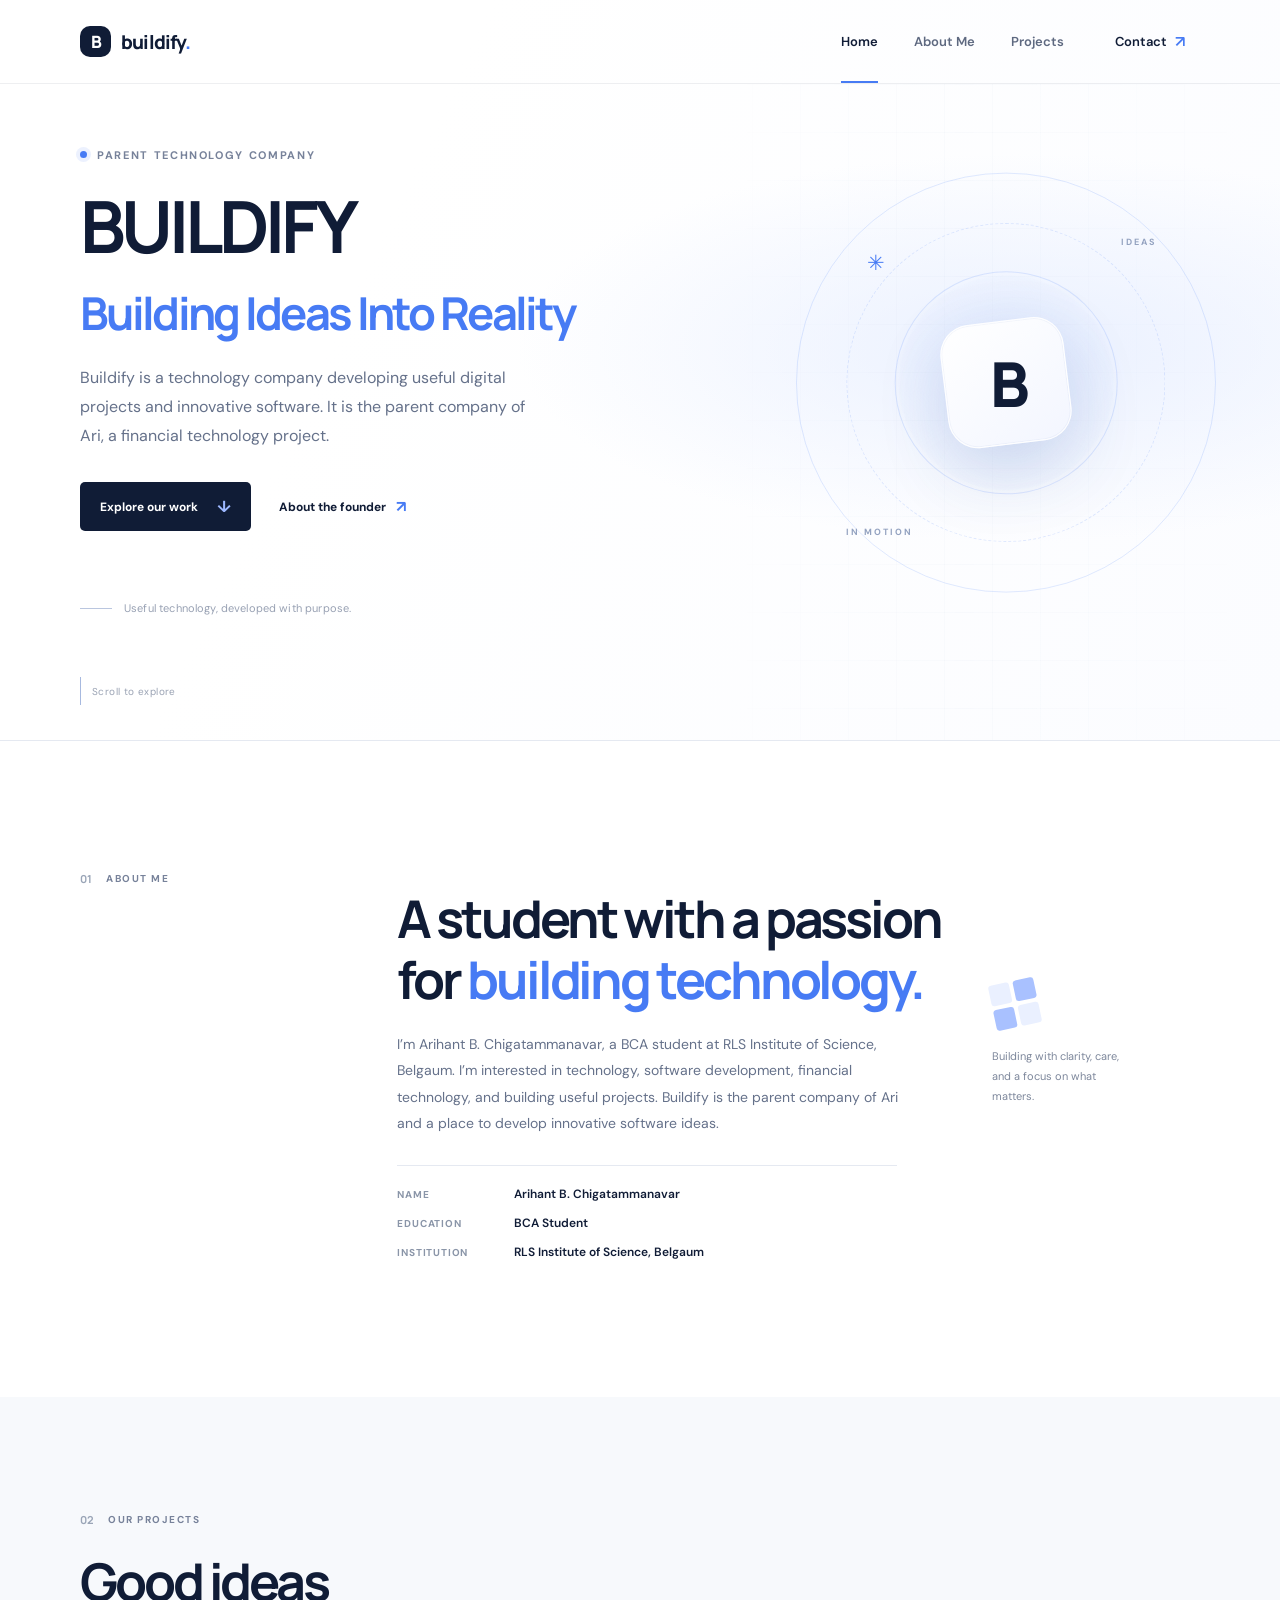
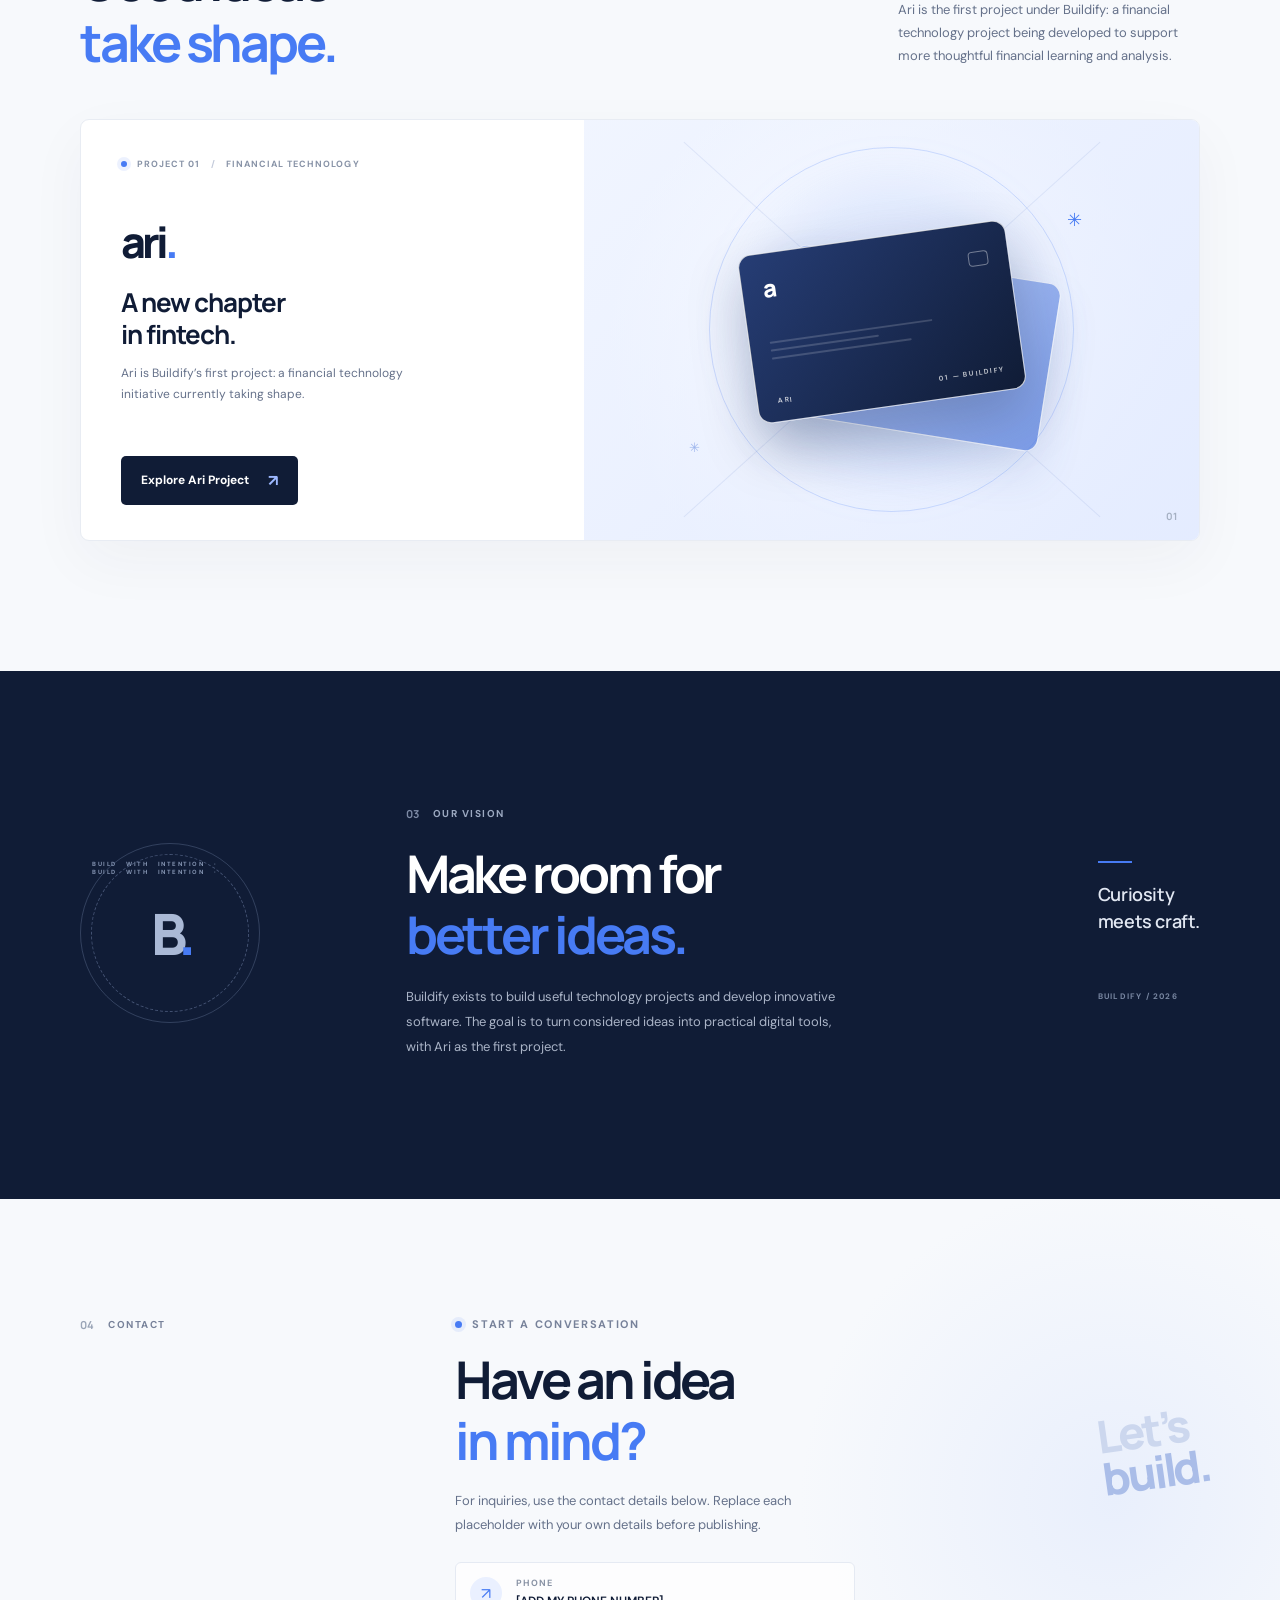
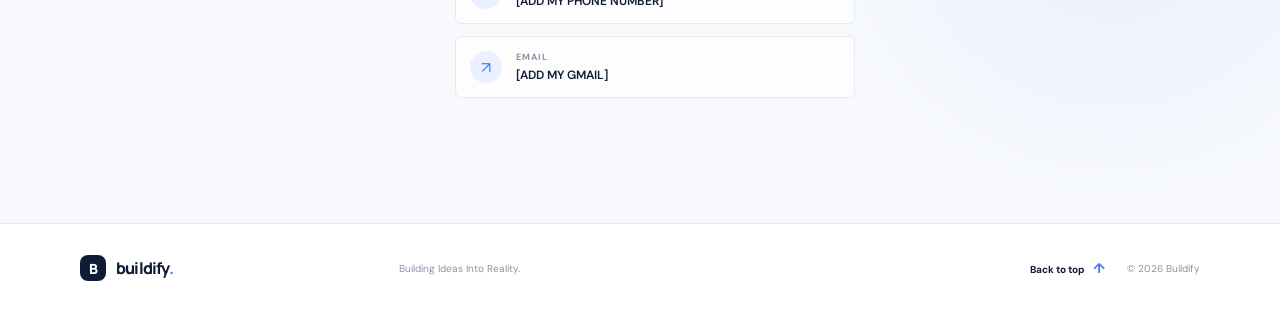
==== index.html @ 4d14592d "Initial Buildify website" ====
<!DOCTYPE html>
<html lang="en">
<head>
  <meta charset="UTF-8">
  <meta name="viewport" content="width=device-width, initial-scale=1.0">
  <meta name="theme-color" content="#f7f9fc">
  <meta name="description" content="Buildify is a technology company building useful digital projects. Meet Ari, its first financial technology project.">
  <title>BUILDIFY — Building Ideas Into Reality</title>
  <link rel="preconnect" href="https://fonts.googleapis.com">
  <link rel="preconnect" href="https://fonts.gstatic.com" crossorigin>
  <link href="https://fonts.googleapis.com/css2?family=DM+Sans:wght@400;500;600;700&family=Manrope:wght@400;500;600;700;800&display=swap" rel="stylesheet">
  <link rel="stylesheet" href="style.css">
  <script src="script.js" defer></script>
</head>
<body>
  <header class="site-header">
    <div class="container header-inner">
      <a class="brand" href="#home" aria-label="Buildify home">
        <span class="brand-mark" aria-hidden="true">B</span>
        <span>buildify<span class="brand-period">.</span></span>
      </a>

      <button class="menu-toggle" type="button" aria-expanded="false" aria-controls="primary-navigation">
        <span class="sr-only">Toggle navigation</span>
        <span class="menu-line"></span>
        <span class="menu-line"></span>
      </button>

      <nav class="navigation" id="primary-navigation" aria-label="Main navigation">
        <a class="nav-link active" href="#home">Home</a>
        <a class="nav-link" href="#about">About Me</a>
        <a class="nav-link" href="#projects">Projects</a>
        <a class="nav-link nav-contact" href="#contact">Contact <span aria-hidden="true">↗</span></a>
      </nav>
    </div>
  </header>

  <main>
    <section class="hero section" id="home">
      <div class="hero-grid" aria-hidden="true"></div>
      <div class="container hero-content">
        <p class="eyebrow reveal"><span class="eyebrow-dot"></span> Parent technology company</p>
        <h1 class="reveal">BUILDIFY<br><span>Building Ideas Into Reality</span></h1>
        <p class="hero-copy reveal">Buildify is a technology company developing useful digital projects and innovative software. It is the parent company of Ari, a financial technology project.</p>
        <div class="hero-actions reveal">
          <a class="button button-primary" href="#projects">Explore our work <span aria-hidden="true">↓</span></a>
          <a class="text-link" href="#about">About the founder <span aria-hidden="true">↗</span></a>
        </div>
        <div class="hero-note reveal"><span class="note-rule"></span><span>Useful technology, developed with purpose.</span></div>
      </div>
      <div class="hero-art" aria-hidden="true">
        <div class="art-orbit orbit-one"></div>
        <div class="art-orbit orbit-two"></div>
        <div class="art-orbit orbit-three"></div>
        <div class="art-core"><span>B</span></div>
        <span class="art-label label-top">IDEAS</span>
        <span class="art-label label-bottom">IN MOTION</span>
        <span class="art-star">✳</span>
      </div>
      <a class="scroll-cue" href="#about" aria-label="Scroll to About section"><span></span> Scroll to explore</a>
    </section>

    <section class="intro section" id="about">
      <div class="container intro-layout">
        <div class="section-kicker reveal">
          <span class="section-number">01</span>
          <span class="eyebrow">About Me</span>
        </div>
        <div class="intro-copy reveal">
          <h2>A student with a passion<br>for <span>building technology.</span></h2>
          <p>I’m Arihant B. Chigatammanavar, a BCA student at RLS Institute of Science, Belgaum. I’m interested in technology, software development, financial technology, and building useful projects. Buildify is the parent company of Ari and a place to develop innovative software ideas.</p>
          <div class="profile-facts" aria-label="About Arihant">
            <div><span>Name</span><strong>Arihant B. Chigatammanavar</strong></div>
            <div><span>Education</span><strong>BCA Student</strong></div>
            <div><span>Institution</span><strong>RLS Institute of Science, Belgaum</strong></div>
          </div>
        </div>
        <div class="intro-aside reveal">
          <div class="aside-mark" aria-hidden="true">
            <span></span><span></span><span></span><span></span>
          </div>
          <p>Building with clarity, care, and a focus on what matters.</p>
        </div>
      </div>
    </section>

    <section class="projects section" id="projects">
      <div class="container">
        <div class="section-heading reveal">
          <div class="section-kicker">
            <span class="section-number">02</span>
            <span class="eyebrow">Our projects</span>
          </div>
          <div class="heading-row">
            <h2>Good ideas<br><span>take shape.</span></h2>
            <p>Ari is the first project under Buildify: a financial technology project being developed to support more thoughtful financial learning and analysis.</p>
          </div>
        </div>

        <article class="project-card reveal">
          <div class="project-info">
            <div class="project-label"><span class="project-dot"></span> Project 01 <span class="label-divider">/</span> Financial technology</div>
            <div>
              <div class="ari-wordmark" aria-label="Ari">ari<span>.</span></div>
              <h3>A new chapter<br>in fintech.</h3>
              <p>Ari is Buildify’s first project: a financial technology initiative currently taking shape.</p>
            </div>
            <a class="button button-primary project-explore" href="ari.html">Explore Ari Project <span aria-hidden="true">↗</span></a>
          </div>
          <div class="project-visual" aria-hidden="true">
            <div class="visual-glow"></div>
            <div class="visual-card card-back"></div>
            <div class="visual-card card-front">
              <div class="card-top"><span class="mini-mark">a</span><span class="card-chip"></span></div>
              <div class="card-lines"><span></span><span></span><span></span></div>
              <div class="card-bottom"><span>ARI</span><span>01 — BUILDIFY</span></div>
            </div>
            <div class="visual-orbit"></div>
            <span class="visual-spark spark-one">✳</span>
            <span class="visual-spark spark-two">✳</span>
          </div>
          <span class="project-index" aria-hidden="true">01</span>
        </article>
      </div>
    </section>

    <section class="vision section" id="vision">
      <div class="container vision-layout">
        <div class="vision-stamp reveal" aria-hidden="true">
          <span class="stamp-ring">BUILD WITH INTENTION · BUILD WITH INTENTION ·</span>
          <span class="stamp-center">B<span>.</span></span>
        </div>
        <div class="vision-copy reveal">
          <div class="section-kicker">
            <span class="section-number">03</span>
            <span class="eyebrow">Our vision</span>
          </div>
          <h2>Make room for<br><span>better ideas.</span></h2>
          <p>Buildify exists to build useful technology projects and develop innovative software. The goal is to turn considered ideas into practical digital tools, with Ari as the first project.</p>
        </div>
        <div class="vision-aside reveal">
          <span class="aside-line"></span>
          <p>Curiosity<br>meets craft.</p>
          <span class="aside-index">BUILDIFY / 2026</span>
        </div>
      </div>
    </section>

    <section class="contact section" id="contact">
      <div class="container contact-inner">
        <div class="section-kicker reveal">
          <span class="section-number">04</span>
          <span class="eyebrow">Contact</span>
        </div>
        <div class="contact-content reveal">
          <p class="eyebrow"><span class="eyebrow-dot"></span> Start a conversation</p>
          <h2>Have an idea<br><span>in mind?</span></h2>
          <p class="contact-copy">For inquiries, use the contact details below. Replace each placeholder with your own details before publishing.</p>
          <div class="contact-details">
            <div class="contact-detail">
              <span class="contact-icon" aria-hidden="true">↗</span>
              <span><small>Phone</small><strong>[ADD MY PHONE NUMBER]</strong></span>
            </div>
            <div class="contact-detail">
              <span class="contact-icon" aria-hidden="true">↗</span>
              <span><small>Email</small><strong>[ADD MY GMAIL]</strong></span>
            </div>
          </div>
        </div>
        <div class="contact-decoration" aria-hidden="true"><span>Let’s</span><span>build<span>.</span></span></div>
      </div>
    </section>
  </main>

  <footer class="site-footer">
    <div class="container footer-inner">
      <a class="brand footer-brand" href="#home" aria-label="Buildify home">
        <span class="brand-mark" aria-hidden="true">B</span>
        <span>buildify<span class="brand-period">.</span></span>
      </a>
      <p>Building Ideas Into Reality.</p>
      <a class="back-top" href="#home">Back to top <span aria-hidden="true">↑</span></a>
      <span class="footer-copyright">© <span id="current-year">2026</span> Buildify</span>
    </div>
  </footer>
</body>
</html>
---- style.css ----
/* Buildify — responsive single-page styles */
:root {
  color-scheme: light;
  --navy: #101c36;
  --navy-soft: #25334e;
  --blue: #477bf4;
  --blue-dark: #315fd0;
  --blue-pale: #eaf0ff;
  --ink-muted: #65718a;
  --line: #e5e9f1;
  --paper: #ffffff;
  --surface: #f7f9fc;
  --font-display: "Manrope", "DM Sans", sans-serif;
  --font-body: "DM Sans", Arial, sans-serif;
}

* {
  box-sizing: border-box;
}

html {
  scroll-behavior: smooth;
  scroll-padding-top: 86px;
}

body {
  margin: 0;
  background: var(--paper);
  color: var(--navy);
  font-family: var(--font-body);
  -webkit-font-smoothing: antialiased;
}

a {
  color: inherit;
  text-decoration: none;
}

button,
a {
  -webkit-tap-highlight-color: transparent;
}

button:focus-visible,
a:focus-visible {
  outline: 3px solid rgba(71, 123, 244, 0.55);
  outline-offset: 4px;
}

.container {
  width: min(1120px, calc(100% - 64px));
  margin: 0 auto;
}

.site-header {
  position: absolute;
  z-index: 10;
  inset: 0 0 auto;
  height: 84px;
  border-bottom: 1px solid rgba(16, 28, 54, 0.07);
}

.header-inner,
.navigation,
.brand {
  display: flex;
  align-items: center;
}

.header-inner {
  height: 100%;
  justify-content: space-between;
}

.brand {
  gap: 10px;
  color: var(--navy);
  font-family: var(--font-display);
  font-size: 19px;
  font-weight: 800;
  letter-spacing: -0.8px;
}

.brand-mark {
  display: grid;
  width: 31px;
  height: 31px;
  place-items: center;
  border-radius: 10px;
  background: var(--navy);
  color: white;
  font-family: var(--font-display);
  font-size: 17px;
  font-weight: 800;
  letter-spacing: -1px;
}

.brand-period,
.ari-wordmark span,
.stamp-center span,
.contact-decoration span span {
  color: var(--blue);
}

.navigation {
  gap: 36px;
  height: 100%;
}

.nav-link {
  position: relative;
  display: flex;
  height: 100%;
  align-items: center;
  color: #5e6980;
  font-size: 13px;
  font-weight: 600;
  transition: color 180ms ease;
}

.nav-link:hover,
.nav-link.active {
  color: var(--navy);
}

.nav-link.active::after {
  position: absolute;
  right: 0;
  bottom: 0;
  left: 0;
  height: 2px;
  background: var(--blue);
  content: "";
}

.nav-contact {
  gap: 8px;
  padding: 0 15px;
  color: var(--navy);
}

.nav-contact span {
  color: var(--blue);
  font-size: 16px;
}

.menu-toggle {
  display: none;
}

.sr-only {
  position: absolute;
  width: 1px;
  height: 1px;
  overflow: hidden;
  clip: rect(0, 0, 0, 0);
  white-space: nowrap;
}

.section {
  position: relative;
  overflow: hidden;
}

.hero {
  display: flex;
  min-height: 740px;
  align-items: center;
  padding: 145px 0 105px;
  background:
    radial-gradient(ellipse at 80% 47%, rgba(223, 233, 255, 0.62), transparent 35%),
    linear-gradient(115deg, #fff 30%, #fbfcff 100%);
}

.hero-grid {
  position: absolute;
  inset: 84px 0 0 55%;
  opacity: 0.42;
  background-image: linear-gradient(rgba(67, 102, 166, 0.06) 1px, transparent 1px), linear-gradient(90deg, rgba(67, 102, 166, 0.06) 1px, transparent 1px);
  background-size: 48px 48px;
  mask-image: linear-gradient(to right, transparent, #000 45%, transparent);
}

.hero-content {
  position: relative;
  z-index: 2;
  padding-bottom: 17px;
}

.eyebrow {
  color: #77829a;
  font-size: 11px;
  font-weight: 700;
  letter-spacing: 1.65px;
  text-transform: uppercase;
}

.hero .eyebrow {
  display: flex;
  align-items: center;
  gap: 10px;
  margin: 0 0 25px;
}

.eyebrow-dot,
.project-dot {
  display: inline-block;
  width: 7px;
  height: 7px;
  flex: 0 0 auto;
  border-radius: 50%;
  background: var(--blue);
  box-shadow: 0 0 0 4px rgba(71, 123, 244, 0.1);
}

h1,
h2,
h3,
p {
  margin-top: 0;
}

h1,
h2,
h3 {
  font-family: var(--font-display);
}

.hero h1 {
  max-width: 720px;
  margin-bottom: 22px;
  font-size: clamp(46px, 6.2vw, 76px);
  font-weight: 700;
  letter-spacing: -5.3px;
  line-height: 1.08;
}

.hero h1 span,
.intro-copy h2 span,
.heading-row h2 span,
.vision-copy h2 span,
.contact-content h2 span {
  color: var(--blue);
}

.hero-copy {
  max-width: 465px;
  margin-bottom: 32px;
  color: var(--ink-muted);
  font-size: 16px;
  line-height: 1.8;
}

.hero-actions {
  display: flex;
  align-items: center;
  gap: 28px;
}

.button {
  display: inline-flex;
  min-height: 49px;
  align-items: center;
  justify-content: center;
  gap: 19px;
  padding: 0 20px;
  border-radius: 5px;
  font-size: 12px;
  font-weight: 700;
  transition: background 180ms ease, transform 180ms ease;
}

.button:hover {
  transform: translateY(-2px);
}

.button-primary {
  background: var(--navy);
  color: white;
}

.button-primary:hover {
  background: var(--blue-dark);
}

.button-primary span {
  color: #9db8ff;
  font-size: 16px;
}

.text-link {
  display: inline-flex;
  align-items: center;
  gap: 10px;
  color: var(--navy);
  font-size: 12px;
  font-weight: 700;
}

.text-link span {
  color: var(--blue);
  font-size: 16px;
  transition: transform 180ms ease;
}

.text-link:hover span {
  transform: translate(2px, -2px);
}

.hero-note {
  display: flex;
  align-items: center;
  gap: 12px;
  margin-top: 70px;
  color: #98a1b3;
  font-size: 11px;
  letter-spacing: 0.15px;
}

.note-rule {
  width: 32px;
  height: 1px;
  background: #bac6df;
}

.hero-art {
  position: absolute;
  top: 50%;
  right: max(calc((100vw - 1200px) / 2), 5%);
  width: min(36vw, 420px);
  aspect-ratio: 1;
  transform: translateY(-47%);
}

.art-orbit {
  position: absolute;
  top: 50%;
  left: 50%;
  border: 1px solid rgba(71, 123, 244, 0.16);
  border-radius: 50%;
  transform: translate(-50%, -50%);
}

.orbit-one {
  width: 100%;
  height: 100%;
}

.orbit-two {
  width: 76%;
  height: 76%;
  border-style: dashed;
  animation: orbit 48s linear infinite;
}

.orbit-three {
  width: 53%;
  height: 53%;
  background: radial-gradient(circle, rgba(217, 229, 255, 0.7), rgba(217, 229, 255, 0.12) 68%, transparent 69%);
}

.art-core {
  position: absolute;
  top: 50%;
  left: 50%;
  display: grid;
  width: 124px;
  height: 124px;
  place-items: center;
  border: 1px solid rgba(255, 255, 255, 0.85);
  border-radius: 30px;
  background: linear-gradient(145deg, #fff, #f3f6ff);
  box-shadow: 0 25px 70px rgba(45, 80, 148, 0.16), inset 0 0 0 1px rgba(55, 96, 182, 0.05);
  transform: translate(-50%, -50%) rotate(-7deg);
}

.art-core span {
  color: var(--navy);
  font-family: var(--font-display);
  font-size: 62px;
  font-weight: 800;
  letter-spacing: -8px;
  transform: rotate(7deg);
}

.art-label {
  position: absolute;
  color: #93a2c0;
  font-size: 9px;
  font-weight: 700;
  letter-spacing: 2px;
}

.label-top {
  top: 15%;
  right: 14%;
}

.label-bottom {
  bottom: 13%;
  left: 12%;
}

.art-star {
  position: absolute;
  top: 18%;
  left: 17%;
  color: var(--blue);
  font-size: 21px;
}

.scroll-cue {
  position: absolute;
  bottom: 35px;
  left: max(calc((100vw - 1120px) / 2), 32px);
  display: flex;
  align-items: center;
  gap: 11px;
  color: #99a2b3;
  font-size: 10px;
  letter-spacing: 0.4px;
}

.scroll-cue span {
  width: 1px;
  height: 28px;
  background: #a7b9df;
}

.intro {
  padding: 130px 0 137px;
  border-top: 1px solid var(--line);
}

.intro-layout {
  display: grid;
  grid-template-columns: 1fr 2fr 0.75fr;
  gap: 40px;
  align-items: start;
}

.section-kicker {
  display: flex;
  align-items: center;
  gap: 14px;
}

.section-number {
  color: #9aa5b7;
  font-family: var(--font-display);
  font-size: 11px;
  font-weight: 700;
}

.section-kicker .eyebrow {
  font-size: 10px;
  letter-spacing: 1.5px;
}

.intro-copy h2,
.heading-row h2,
.vision-copy h2,
.contact-content h2 {
  margin: 18px 0 20px;
  font-size: clamp(36px, 4.3vw, 52px);
  font-weight: 700;
  letter-spacing: -3.1px;
  line-height: 1.17;
}

.intro-copy p {
  max-width: 525px;
  margin-bottom: 26px;
  color: var(--ink-muted);
  font-size: 14px;
  line-height: 1.9;
}

.intro-aside {
  padding-top: 110px;
}

.aside-mark {
  display: grid;
  width: 46px;
  height: 46px;
  grid-template-columns: 1fr 1fr;
  gap: 4px;
  transform: rotate(-12deg);
}

.aside-mark span {
  border-radius: 3px;
  background: var(--blue-pale);
}

.aside-mark span:nth-child(2),
.aside-mark span:nth-child(3) {
  background: #a9c1ff;
}

.intro-aside p {
  max-width: 145px;
  margin: 20px 0 0;
  color: #7d879b;
  font-size: 11px;
  line-height: 1.8;
}

.projects {
  padding: 115px 0 130px;
  background: var(--surface);
}

.section-heading {
  margin-bottom: 45px;
}

.heading-row {
  display: flex;
  align-items: end;
  justify-content: space-between;
  gap: 35px;
  margin-top: 7px;
}

.heading-row h2 {
  margin-bottom: 0;
}

.heading-row p {
  max-width: 300px;
  margin: 0 2px 6px 0;
  color: var(--ink-muted);
  font-size: 13px;
  line-height: 1.8;
}

.project-card {
  position: relative;
  display: grid;
  min-height: 420px;
  grid-template-columns: 0.9fr 1.1fr;
  overflow: hidden;
  border: 1px solid #e8ecf3;
  border-radius: 9px;
  background: white;
  box-shadow: 0 20px 60px rgba(37, 51, 78, 0.045);
}

.project-info {
  display: flex;
  flex-direction: column;
  justify-content: space-between;
  padding: 38px 40px 35px;
}

.project-label {
  display: flex;
  align-items: center;
  gap: 10px;
  color: #8893a7;
  font-size: 9px;
  font-weight: 700;
  letter-spacing: 1.05px;
  text-transform: uppercase;
}

.project-label .project-dot {
  width: 6px;
  height: 6px;
}

.label-divider {
  color: #c3cada;
}

.ari-wordmark {
  margin-bottom: 15px;
  color: var(--navy);
  font-family: var(--font-display);
  font-size: 43px;
  font-weight: 800;
  letter-spacing: -4px;
}

.project-info h3 {
  margin: 0 0 12px;
  font-size: 26px;
  font-weight: 700;
  letter-spacing: -1px;
  line-height: 1.25;
}

.project-info p {
  max-width: 290px;
  margin: 0;
  color: var(--ink-muted);
  font-size: 12px;
  line-height: 1.8;
}

.project-link {
  display: inline-flex;
  width: fit-content;
  align-items: center;
  gap: 12px;
  color: var(--navy);
  font-size: 11px;
  font-weight: 700;
}

.project-link span {
  color: var(--blue);
  font-size: 15px;
}

.project-visual {
  position: relative;
  display: grid;
  min-height: 420px;
  overflow: hidden;
  place-items: center;
  background:
    linear-gradient(135deg, rgba(247, 249, 255, 0.2), rgba(227, 235, 255, 0.92)),
    radial-gradient(circle at 50% 52%, #fff, #eff4ff 75%);
}

.project-visual::before,
.project-visual::after {
  position: absolute;
  width: 560px;
  height: 1px;
  background: rgba(91, 126, 198, 0.13);
  content: "";
  transform: rotate(42deg);
}

.project-visual::after {
  transform: rotate(-42deg);
}

.visual-glow {
  position: absolute;
  width: 290px;
  height: 290px;
  border-radius: 50%;
  background: rgba(133, 166, 241, 0.16);
  filter: blur(25px);
}

.visual-card {
  position: absolute;
  width: 270px;
  height: 170px;
  border: 1px solid rgba(255, 255, 255, 0.78);
  border-radius: 13px;
}

.card-back {
  background: linear-gradient(135deg, #b9ccf9, #7d9de8);
  box-shadow: 0 22px 45px rgba(65, 98, 166, 0.15);
  transform: translate(24px, 18px) rotate(9deg);
}

.card-front {
  z-index: 1;
  display: flex;
  flex-direction: column;
  justify-content: space-between;
  padding: 18px 20px 16px;
  background: linear-gradient(135deg, #263d75, #101c36);
  box-shadow: 0 25px 55px rgba(16, 28, 54, 0.25);
  transform: translate(-10px, -8px) rotate(-8deg);
}

.card-top,
.card-bottom {
  display: flex;
  align-items: center;
  justify-content: space-between;
}

.mini-mark {
  color: white;
  font-family: var(--font-display);
  font-size: 24px;
  font-weight: 800;
  letter-spacing: -3px;
}

.card-chip {
  width: 20px;
  height: 15px;
  border: 1px solid rgba(255, 255, 255, 0.4);
  border-radius: 4px;
}

.card-lines {
  display: flex;
  flex-direction: column;
  gap: 6px;
}

.card-lines span {
  height: 2px;
  border-radius: 4px;
  background: rgba(255, 255, 255, 0.17);
}

.card-lines span:nth-child(1) { width: 72%; }
.card-lines span:nth-child(2) { width: 48%; }
.card-lines span:nth-child(3) { width: 62%; }

.card-bottom {
  color: rgba(255, 255, 255, 0.7);
  font-size: 7px;
  font-weight: 700;
  letter-spacing: 1.3px;
}

.visual-orbit {
  position: absolute;
  width: 365px;
  height: 365px;
  border: 1px solid rgba(71, 123, 244, 0.22);
  border-radius: 50%;
}

.visual-spark {
  position: absolute;
  color: var(--blue);
}

.spark-one {
  top: 21%;
  right: 19%;
  font-size: 18px;
}

.spark-two {
  bottom: 20%;
  left: 17%;
  color: #9db5ed;
  font-size: 13px;
}

.project-index {
  position: absolute;
  right: 22px;
  bottom: 17px;
  color: #a5b0c2;
  font-family: var(--font-display);
  font-size: 10px;
  font-weight: 700;
}

.vision {
  padding: 135px 0 140px;
  background: var(--navy);
  color: white;
}

.vision-layout {
  display: grid;
  grid-template-columns: 0.8fr 1.5fr 0.65fr;
  align-items: center;
  gap: 48px;
}

.vision .section-number {
  color: #7d8aa5;
}

.vision .section-kicker .eyebrow {
  color: #9ca9c1;
}

.vision-stamp {
  position: relative;
  display: grid;
  width: 180px;
  height: 180px;
  place-items: center;
  border: 1px solid rgba(173, 194, 238, 0.22);
  border-radius: 50%;
  color: #aab9d6;
}

.stamp-ring {
  position: absolute;
  inset: 10px;
  display: grid;
  place-items: start center;
  border: 1px dashed rgba(173, 194, 238, 0.32);
  border-radius: 50%;
  padding-top: 5px;
  color: #8797b5;
  font-size: 6px;
  font-weight: 700;
  letter-spacing: 1.5px;
  word-spacing: 7px;
}

.stamp-center {
  font-family: var(--font-display);
  font-size: 57px;
  font-weight: 800;
  letter-spacing: -7px;
}

.vision-copy h2 {
  margin: 23px 0 20px;
  color: white;
}

.vision-copy p {
  max-width: 440px;
  margin: 0;
  color: #aab4c7;
  font-size: 13px;
  line-height: 1.9;
}

.vision-aside {
  justify-self: end;
}

.aside-line {
  display: block;
  width: 34px;
  height: 2px;
  margin-bottom: 18px;
  background: var(--blue);
}

.vision-aside p {
  margin-bottom: 48px;
  color: #e1e7f2;
  font-family: var(--font-display);
  font-size: 18px;
  font-weight: 600;
  letter-spacing: -0.4px;
  line-height: 1.5;
}

.aside-index {
  color: #7987a2;
  font-size: 8px;
  font-weight: 700;
  letter-spacing: 1.2px;
}

.contact {
  padding: 118px 0 125px;
  background:
    radial-gradient(circle at 87% 48%, rgba(220, 230, 252, 0.52), transparent 27%),
    #f7f9fc;
}

.contact-inner {
  display: grid;
  grid-template-columns: 1fr 1.3fr 0.8fr;
  gap: 40px;
  align-items: start;
}

.contact-content .eyebrow {
  display: flex;
  align-items: center;
  gap: 10px;
  margin: 0;
}

.contact-content h2 {
  margin: 19px 0 17px;
}

.contact-copy {
  max-width: 350px;
  margin: 0;
  color: var(--ink-muted);
  font-size: 13px;
  line-height: 1.85;
}

.contact-decoration {
  display: flex;
  flex-direction: column;
  justify-self: end;
  padding-top: 92px;
  color: #ccd7ee;
  font-family: var(--font-display);
  font-size: 45px;
  font-weight: 800;
  letter-spacing: -3px;
  line-height: 0.94;
  transform: rotate(-8deg);
}

.contact-decoration span:last-child {
  color: #aabde8;
}

.site-footer {
  border-top: 1px solid #e3e8f1;
  background: #fff;
}

.footer-inner {
  display: grid;
  min-height: 88px;
  grid-template-columns: 1fr 1.3fr 1fr auto;
  align-items: center;
  gap: 22px;
}

.footer-brand {
  font-size: 16px;
}

.footer-brand .brand-mark {
  width: 26px;
  height: 26px;
  border-radius: 8px;
  font-size: 14px;
}

.footer-inner p,
.footer-copyright,
.back-top {
  margin: 0;
  color: #8993a5;
  font-size: 10px;
}

.back-top {
  justify-self: end;
  color: var(--navy);
  font-weight: 700;
}

.back-top span {
  margin-left: 6px;
  color: var(--blue);
  font-size: 14px;
}

.footer-copyright {
  justify-self: end;
}

.reveal {
  opacity: 0;
  transform: translateY(16px);
  transition: opacity 650ms ease, transform 650ms ease;
}

.reveal.is-visible {
  opacity: 1;
  transform: translateY(0);
}

@keyframes orbit {
  to { transform: translate(-50%, -50%) rotate(360deg); }
}

@media (max-width: 900px) {
  .hero {
    min-height: 690px;
  }

  .hero-art {
    right: 2%;
    width: 34vw;
    opacity: 0.78;
  }

  .hero h1 {
    font-size: clamp(48px, 7vw, 67px);
  }

  .intro-layout {
    grid-template-columns: 0.8fr 2fr;
    gap: 28px;
  }

  .intro-aside {
    display: none;
  }

  .vision-layout {
    grid-template-columns: 0.6fr 1.5fr;
  }

  .vision-aside {
    display: none;
  }

  .contact-inner {
    grid-template-columns: 0.75fr 1.4fr;
  }

  .contact-decoration {
    display: none;
  }

  .footer-inner {
    grid-template-columns: 1fr 1.3fr auto;
  }

  .back-top {
    display: none;
  }
}

@media (max-width: 620px) {
  html {
    scroll-padding-top: 72px;
  }

  .container {
    width: min(100% - 40px, 460px);
  }

  .site-header {
    height: 72px;
  }

  .brand {
    font-size: 17px;
  }

  .menu-toggle {
    z-index: 12;
    display: flex;
    width: 42px;
    height: 42px;
    flex-direction: column;
    align-items: center;
    justify-content: center;
    gap: 6px;
    border: 1px solid var(--line);
    border-radius: 6px;
    background: white;
    cursor: pointer;
  }

  .menu-line {
    width: 16px;
    height: 1.5px;
    background: var(--navy);
    transition: transform 180ms ease;
  }

  .menu-toggle[aria-expanded="true"] .menu-line:first-of-type {
    transform: translateY(3.75px) rotate(45deg);
  }

  .menu-toggle[aria-expanded="true"] .menu-line:last-of-type {
    transform: translateY(-3.75px) rotate(-45deg);
  }

  .navigation {
    position: absolute;
    top: 71px;
    right: 0;
    left: 0;
    display: none;
    height: auto;
    flex-direction: column;
    align-items: stretch;
    gap: 0;
    padding: 7px 20px 17px;
    border-bottom: 1px solid var(--line);
    background: white;
    box-shadow: 0 14px 20px rgba(16, 28, 54, 0.06);
  }

  .navigation.is-open {
    display: flex;
  }

  .nav-link {
    min-height: 45px;
    border-bottom: 1px solid #f0f2f6;
  }

  .nav-link:last-child {
    border-bottom: 0;
  }

  .nav-link.active::after {
    right: auto;
    width: 22px;
  }

  .nav-contact {
    padding: 0;
  }

  .hero {
    min-height: 760px;
    align-items: flex-start;
    padding: 155px 0 95px;
  }

  .hero-grid {
    inset: 72px 0 0 28%;
  }

  .hero-content {
    padding-bottom: 0;
  }

  .hero .eyebrow {
    max-width: 270px;
    font-size: 9px;
    letter-spacing: 1.25px;
  }

  .hero h1 {
    margin-bottom: 18px;
    font-size: clamp(42px, 12vw, 59px);
    letter-spacing: -3.4px;
  }

  .hero-copy {
    max-width: 370px;
    font-size: 14px;
  }

  .hero-actions {
    align-items: flex-start;
    flex-direction: column;
    gap: 19px;
  }

  .hero-note {
    margin-top: 33px;
    font-size: 10px;
  }

  .hero-art {
    top: auto;
    right: -15px;
    bottom: 15px;
    width: 220px;
    opacity: 0.58;
    transform: none;
  }

  .art-core {
    width: 86px;
    height: 86px;
    border-radius: 23px;
  }

  .art-core span {
    font-size: 48px;
  }

  .scroll-cue {
    bottom: 24px;
    left: 20px;
    font-size: 9px;
  }

  .scroll-cue span {
    height: 22px;
  }

  .intro,
  .projects,
  .vision,
  .contact {
    padding: 82px 0;
  }

  .intro-layout,
  .contact-inner {
    display: block;
  }

  .intro-copy {
    margin-top: 30px;
  }

  .intro-copy h2,
  .heading-row h2,
  .vision-copy h2,
  .contact-content h2 {
    font-size: 39px;
    letter-spacing: -2.5px;
  }

  .projects .section-heading {
    margin-bottom: 30px;
  }

  .heading-row {
    display: block;
    margin-top: 24px;
  }

  .heading-row p {
    margin-top: 16px;
  }

  .project-card {
    grid-template-columns: 1fr;
  }

  .project-info {
    min-height: 355px;
    padding: 27px 25px 26px;
  }

  .project-visual {
    min-height: 300px;
  }

  .visual-card {
    width: 235px;
    height: 148px;
  }

  .visual-orbit {
    width: 300px;
    height: 300px;
  }

  .vision-layout {
    display: flex;
    flex-direction: column;
    align-items: flex-start;
    gap: 37px;
  }

  .vision-stamp {
    width: 125px;
    height: 125px;
  }

  .stamp-center {
    font-size: 43px;
  }

  .vision-copy h2 {
    margin-top: 20px;
  }

  .contact-content {
    margin-top: 30px;
  }

  .contact-copy {
    font-size: 12px;
  }

  .footer-inner {
    min-height: 105px;
    grid-template-columns: 1fr auto;
    row-gap: 3px;
    padding: 17px 0;
  }

  .footer-inner p {
    grid-row: 2;
  }

  .footer-copyright {
    grid-column: 2;
    grid-row: 1 / span 2;
    align-self: center;
  }
}

@media (prefers-reduced-motion: reduce) {
  *,
  *::before,
  *::after {
    scroll-behavior: auto !important;
    animation-duration: 0.01ms !important;
    animation-iteration-count: 1 !important;
    transition-duration: 0.01ms !important;
  }

  .reveal {
    opacity: 1;
    transform: none;
  }
}

/* Founder details on the Buildify homepage */
.hero h1 {
  max-width: 780px;
  font-size: clamp(46px, 5.8vw, 72px);
  letter-spacing: -4px;
}

.hero h1 span {
  font-size: 0.63em;
  letter-spacing: -2.7px;
}

.profile-facts {
  display: grid;
  max-width: 500px;
  gap: 13px;
  margin-top: 28px;
  padding-top: 20px;
  border-top: 1px solid var(--line);
}

.profile-facts div {
  display: grid;
  grid-template-columns: 105px 1fr;
  gap: 12px;
  align-items: baseline;
}

.profile-facts span {
  color: #8a95a8;
  font-size: 10px;
  font-weight: 700;
  letter-spacing: 0.8px;
  text-transform: uppercase;
}

.profile-facts strong {
  color: var(--navy);
  font-size: 12px;
  font-weight: 600;
}

.project-explore {
  width: fit-content;
  margin-top: 8px;
  color: #fff;
}

.project-explore span {
  color: #9db8ff;
}

.contact-details {
  display: grid;
  max-width: 400px;
  gap: 12px;
  margin-top: 25px;
}

.contact-detail {
  display: flex;
  min-height: 62px;
  align-items: center;
  gap: 14px;
  padding: 10px 14px;
  border: 1px solid #e5eaf3;
  border-radius: 6px;
  background: rgba(255, 255, 255, 0.75);
  transition: border-color 180ms ease, transform 180ms ease;
}

.contact-detail:hover {
  transform: translateY(-2px);
  border-color: #b7c9f4;
}

.contact-icon {
  display: grid;
  width: 32px;
  height: 32px;
  place-items: center;
  border-radius: 50%;
  background: var(--blue-pale);
  color: var(--blue);
  font-size: 16px;
}

.contact-detail > span:last-child {
  display: grid;
  gap: 4px;
}

.contact-detail small {
  color: #8993a5;
  font-size: 9px;
  font-weight: 700;
  letter-spacing: 1px;
  text-transform: uppercase;
}

.contact-detail strong {
  color: var(--navy);
  font-size: 12px;
  font-weight: 600;
}

/* Ari project page */
.ari-hero {
  min-height: 700px;
  padding: 135px 0 75px;
  background:
    radial-gradient(ellipse at 79% 48%, rgba(223, 233, 255, 0.72), transparent 34%),
    linear-gradient(115deg, #fff 32%, #fbfcff 100%);
}

.ari-hero-pattern {
  position: absolute;
  inset: 84px 0 0 46%;
  opacity: 0.35;
  background-image: linear-gradient(rgba(67, 102, 166, 0.06) 1px, transparent 1px), linear-gradient(90deg, rgba(67, 102, 166, 0.06) 1px, transparent 1px);
  background-size: 46px 46px;
  mask-image: linear-gradient(to right, transparent, #000 45%, transparent);
}

.ari-hero-layout {
  position: relative;
  z-index: 1;
  display: grid;
  grid-template-columns: 1.05fr 0.95fr;
  gap: 55px;
  align-items: center;
}

.ari-hero-copy {
  padding-top: 14px;
}

.back-link {
  display: inline-flex;
  align-items: center;
  gap: 9px;
  margin-bottom: 48px;
  color: #68758d;
  font-size: 11px;
  font-weight: 700;
}

.back-link span {
  color: var(--blue);
  font-size: 16px;
  transition: transform 180ms ease;
}

.back-link:hover span {
  transform: translateX(-3px);
}

.ari-hero-copy > .eyebrow {
  display: flex;
  align-items: center;
  gap: 10px;
  margin-bottom: 17px;
  font-size: 9px;
  letter-spacing: 1.35px;
}

.hero-label-divider {
  color: #c2cada;
}

.ari-hero h1 {
  margin: 0 0 17px;
  font-size: clamp(65px, 8vw, 100px);
  letter-spacing: -7px;
  line-height: 0.98;
}

.ari-hero-name {
  color: var(--navy);
}

.ari-hero-name span,
.ari-intro-copy h2 span,
.ari-heading-row h2 span,
.roadmap-intro h2 span,
.principle-mark span {
  color: var(--blue);
}

.ari-hero-description {
  max-width: 470px;
  margin-bottom: 25px;
  color: var(--ink-muted);
  font-size: 14px;
  line-height: 1.85;
}

.ari-meta {
  display: grid;
  grid-template-columns: 0.7fr 1.5fr 1fr;
  gap: 14px;
  margin-top: 48px;
  padding-top: 20px;
  border-top: 1px solid var(--line);
}

.ari-meta span {
  display: grid;
  gap: 6px;
}

.ari-meta small {
  color: #8b96a9;
  font-size: 8px;
  font-weight: 700;
  letter-spacing: 1.1px;
}

.ari-meta strong {
  color: var(--navy);
  font-size: 10px;
  font-weight: 600;
  line-height: 1.4;
}

.ari-hero-art {
  position: relative;
  display: grid;
  min-height: 405px;
  place-items: center;
}

.ari-art-ring {
  position: absolute;
  top: 50%;
  left: 50%;
  border: 1px solid rgba(71, 123, 244, 0.19);
  border-radius: 50%;
  transform: translate(-50%, -50%);
}

.ring-outer {
  width: 400px;
  height: 400px;
}

.ring-inner {
  width: 310px;
  height: 310px;
  border-style: dashed;
  animation: orbit 55s linear infinite;
}

.ari-art-panel {
  z-index: 1;
  width: min(390px, 100%);
  padding: 22px 24px 18px;
  border: 1px solid rgba(255, 255, 255, 0.8);
  border-radius: 12px;
  background: linear-gradient(145deg, #fff, #f8faff);
  box-shadow: 0 28px 80px rgba(37, 61, 113, 0.14), 0 3px 12px rgba(37, 61, 113, 0.05);
  transform: rotate(-4deg);
}

.panel-top,
.panel-footer {
  display: flex;
  align-items: center;
  justify-content: space-between;
}

.panel-logo {
  font-family: var(--font-display);
  font-size: 24px;
  font-weight: 800;
  letter-spacing: -2px;
}

.panel-logo span {
  color: var(--blue);
}

.panel-status {
  display: inline-flex;
  align-items: center;
  gap: 7px;
  color: #8a95a8;
  font-size: 7px;
  font-weight: 700;
  letter-spacing: 0.9px;
}

.panel-status i,
.caption-dot {
  width: 6px;
  height: 6px;
  border-radius: 50%;
  background: #e8ad53;
  box-shadow: 0 0 0 3px rgba(232, 173, 83, 0.12);
}

.panel-chart {
  position: relative;
  height: 142px;
  margin: 21px 0 17px;
}

.panel-chart svg {
  position: relative;
  width: 100%;
  height: 100%;
  overflow: visible;
}

.chart-grid {
  position: absolute;
  right: 0;
  left: 0;
  height: 1px;
  background: #edf0f6;
}

.grid-one { top: 35%; }
.grid-two { top: 70%; }

.panel-footer {
  padding-top: 13px;
  border-top: 1px solid #edf0f6;
  color: #929caf;
  font-size: 7px;
  font-weight: 700;
  letter-spacing: 0.8px;
}

.art-caption {
  position: absolute;
  right: 4%;
  bottom: 24px;
  display: flex;
  align-items: center;
  gap: 8px;
  color: #8793a8;
  font-size: 9px;
}

.caption-dot {
  display: inline-block;
  background: var(--blue);
  box-shadow: 0 0 0 3px rgba(71, 123, 244, 0.1);
}

.ari-status {
  overflow: visible;
  padding: 0 0 35px;
  background: #fff;
}

.status-card {
  display: flex;
  min-height: 82px;
  align-items: center;
  gap: 16px;
  padding: 17px 22px;
  border: 1px solid #e4eaf5;
  border-radius: 7px;
  background: #f9fbff;
}

.status-icon {
  display: grid;
  width: 31px;
  height: 31px;
  flex: 0 0 auto;
  place-items: center;
  border-radius: 50%;
  background: var(--blue-pale);
  color: var(--blue);
  font-family: var(--font-display);
  font-size: 15px;
  font-weight: 700;
}

.status-card strong {
  display: block;
  margin-bottom: 4px;
  font-size: 11px;
}

.status-card p {
  margin: 0;
  color: var(--ink-muted);
  font-size: 11px;
  line-height: 1.6;
}

.status-tag,
.feature-status,
.future-status,
.roadmap-tag {
  flex: 0 0 auto;
  color: #637cb4;
  font-size: 8px;
  font-weight: 700;
  letter-spacing: 0.9px;
}

.status-tag {
  margin-left: auto;
  padding: 7px 9px;
  border-radius: 3px;
  background: #edf2ff;
}

.ari-intro {
  padding: 105px 0 115px;
  border-top: 1px solid var(--line);
}

.ari-intro-layout {
  display: grid;
  grid-template-columns: 0.8fr 1.5fr;
  gap: 55px;
}

.ari-intro-copy h2,
.ari-heading-row h2,
.roadmap-intro h2 {
  margin: 0 0 20px;
  font-size: clamp(39px, 4.5vw, 56px);
  font-weight: 700;
  letter-spacing: -3.4px;
  line-height: 1.15;
}

.ari-intro-copy p {
  max-width: 650px;
  color: var(--ink-muted);
  font-size: 13px;
  line-height: 1.95;
}

.ari-intro-copy p:last-child {
  margin-bottom: 0;
}

.ari-capabilities {
  padding: 110px 0 120px;
  background: var(--surface);
}

.ari-section-heading {
  margin-bottom: 40px;
}

.ari-heading-row {
  display: flex;
  align-items: end;
  justify-content: space-between;
  gap: 30px;
  margin-top: 22px;
}

.ari-heading-row h2 {
  margin: 0;
}

.ari-heading-row > p {
  max-width: 290px;
  margin: 0 0 5px;
  color: var(--ink-muted);
  font-size: 12px;
  line-height: 1.8;
}

.feature-grid {
  display: grid;
  grid-template-columns: repeat(3, minmax(0, 1fr));
  gap: 15px;
}

.feature-card {
  min-height: 260px;
  padding: 22px 22px 24px;
  border: 1px solid #e7ebf3;
  border-radius: 7px;
  background: #fff;
  transition: transform 180ms ease, box-shadow 180ms ease;
}

.feature-card:hover {
  transform: translateY(-3px);
  box-shadow: 0 14px 35px rgba(37, 51, 78, 0.06);
}

.feature-top {
  display: flex;
  align-items: center;
  justify-content: space-between;
  gap: 12px;
}

.feature-icon {
  display: grid;
  width: 35px;
  height: 35px;
  place-items: center;
  border-radius: 7px;
  background: var(--blue-pale);
  color: var(--blue-dark);
  font-family: var(--font-display);
  font-size: 10px;
  font-weight: 700;
}

.feature-status {
  padding: 6px 7px;
  border-radius: 3px;
  background: #f0f3f9;
  color: #77839a;
  font-size: 7px;
}

.feature-card h3 {
  margin: 23px 0 9px;
  font-size: 17px;
  font-weight: 700;
  letter-spacing: -0.5px;
}

.feature-card p,
.feature-card li {
  color: var(--ink-muted);
  font-size: 10px;
  line-height: 1.75;
}

.feature-card p {
  margin-bottom: 9px;
}

.feature-card ul {
  display: grid;
  gap: 4px;
  margin: 0;
  padding-left: 15px;
}

.feature-card li::marker {
  color: var(--blue);
}

.ari-assistant {
  padding: 100px 0;
  background: #fff;
}

.assistant-card {
  display: grid;
  min-height: 320px;
  grid-template-columns: 0.85fr 1.4fr;
  overflow: hidden;
  border-radius: 9px;
  background: var(--navy);
  color: #fff;
}

.assistant-visual {
  position: relative;
  display: grid;
  min-height: 300px;
  overflow: hidden;
  place-items: center;
  background: radial-gradient(circle at center, #263d75, #101c36 72%);
}

.assistant-orbit {
  position: absolute;
  width: 215px;
  height: 215px;
  border: 1px solid rgba(159, 184, 238, 0.22);
  border-radius: 50%;
}

.orbit-b {
  width: 155px;
  height: 155px;
  border-style: dashed;
}

.assistant-symbol {
  color: #9cb8ff;
  font-size: 46px;
}

.assistant-caption {
  position: absolute;
  bottom: 24px;
  color: #8293b4;
  font-size: 8px;
  font-weight: 700;
  letter-spacing: 1.4px;
}

.assistant-copy {
  align-self: center;
  padding: 38px 50px;
}

.assistant-copy .eyebrow {
  color: #a4b2cc;
  font-size: 9px;
}

.future-status {
  padding: 6px 8px;
  border: 1px solid rgba(180, 195, 223, 0.2);
  border-radius: 3px;
  color: #a4b2cc;
  font-size: 7px;
}

.assistant-copy h2 {
  margin: 22px 0 13px;
  font-size: 25px;
  letter-spacing: -1px;
}

.assistant-copy > p {
  max-width: 510px;
  margin-bottom: 17px;
  color: #b2bdd0;
  font-size: 11px;
  line-height: 1.9;
}

.assistant-note {
  color: #8293b4;
  font-size: 9px;
}

.ari-roadmap {
  padding: 110px 0 120px;
  background: var(--surface);
}

.roadmap-layout {
  display: grid;
  grid-template-columns: 0.8fr 1.4fr;
  gap: 75px;
}

.roadmap-intro h2 {
  margin-top: 24px;
}

.roadmap-intro > p {
  max-width: 300px;
  color: var(--ink-muted);
  font-size: 12px;
  line-height: 1.85;
}

.roadmap-list {
  border-top: 1px solid #dfe5ef;
}

.roadmap-item {
  display: grid;
  grid-template-columns: 33px 1fr auto;
  gap: 15px;
  align-items: start;
  padding: 22px 0;
  border-bottom: 1px solid #dfe5ef;
}

.roadmap-number {
  padding-top: 3px;
  color: #9aa5b7;
  font-family: var(--font-display);
  font-size: 10px;
  font-weight: 700;
}

.roadmap-item h3 {
  margin: 0 0 6px;
  font-size: 13px;
  letter-spacing: -0.2px;
}

.roadmap-item p {
  max-width: 390px;
  margin: 0;
  color: var(--ink-muted);
  font-size: 10px;
  line-height: 1.75;
}

.roadmap-tag {
  padding: 6px 7px;
  border-radius: 3px;
  background: #e9eef8;
  color: #71809c;
  font-size: 7px;
  white-space: nowrap;
}

.ari-principle {
  padding: 35px 0;
  background: var(--navy);
  color: #fff;
}

.principle-inner {
  display: grid;
  grid-template-columns: 0.3fr 1.5fr auto;
  align-items: center;
  gap: 28px;
}

.principle-mark {
  font-family: var(--font-display);
  font-size: 40px;
  font-weight: 800;
  letter-spacing: -5px;
}

.principle-inner .eyebrow {
  margin-bottom: 7px;
  color: #9ca9c1;
  font-size: 8px;
}

.principle-copy {
  max-width: 610px;
  margin: 0;
  color: #c0c9d8;
  font-size: 10px;
  line-height: 1.7;
}

.button-light {
  min-height: 42px;
  border: 1px solid rgba(255, 255, 255, 0.22);
  color: white;
  font-size: 10px;
}

.button-light span {
  color: #9db8ff;
}

.ari-page .footer-inner {
  grid-template-columns: 1fr 1.3fr auto auto;
}

@media (max-width: 900px) {
  .ari-hero {
    min-height: 670px;
  }

  .ari-hero-layout {
    grid-template-columns: 1.05fr 0.95fr;
    gap: 25px;
  }

  .ari-hero-art {
    min-height: 340px;
  }

  .ring-outer {
    width: 330px;
    height: 330px;
  }

  .ring-inner {
    width: 260px;
    height: 260px;
  }

  .ari-meta {
    grid-template-columns: 1fr 1.5fr;
  }

  .ari-meta span:last-child {
    display: none;
  }

  .feature-grid {
    grid-template-columns: repeat(2, minmax(0, 1fr));
  }

  .roadmap-layout {
    gap: 35px;
  }

  .assistant-copy {
    padding: 32px;
  }

  .principle-inner {
    grid-template-columns: auto 1fr;
  }

  .principle-inner .button {
    grid-column: 2;
    justify-self: start;
  }
}

@media (max-width: 620px) {
  .hero h1 {
    font-size: clamp(42px, 10.5vw, 56px);
    letter-spacing: -3px;
  }

  .hero h1 span {
    font-size: 0.72em;
    letter-spacing: -2px;
  }

  .intro-copy h2 {
    font-size: 36px;
  }

  .profile-facts div {
    grid-template-columns: 83px 1fr;
  }

  .profile-facts strong {
    font-size: 11px;
    line-height: 1.5;
  }

  .project-explore {
    min-height: 45px;
  }

  .contact-details {
    max-width: none;
  }

  .ari-hero {
    min-height: auto;
    padding: 115px 0 58px;
  }

  .ari-hero-layout {
    display: flex;
    flex-direction: column;
    align-items: stretch;
    gap: 15px;
  }

  .back-link {
    margin-bottom: 35px;
  }

  .ari-hero h1 {
    font-size: 70px;
    letter-spacing: -5px;
  }

  .ari-hero-description {
    font-size: 13px;
  }

  .ari-meta {
    margin-top: 34px;
    padding-top: 15px;
  }

  .ari-meta strong {
    font-size: 9px;
  }

  .ari-hero-art {
    min-height: 285px;
  }

  .ring-outer {
    width: 280px;
    height: 280px;
  }

  .ring-inner {
    width: 215px;
    height: 215px;
  }

  .ari-art-panel {
    width: min(345px, 95%);
    padding: 17px 18px 14px;
  }

  .panel-chart {
    height: 115px;
    margin: 15px 0 13px;
  }

  .art-caption {
    right: 1%;
    bottom: 2px;
    font-size: 8px;
  }

  .status-card {
    align-items: flex-start;
    padding: 15px;
  }

  .status-tag {
    display: none;
  }

  .status-card p {
    font-size: 10px;
  }

  .ari-intro,
  .ari-capabilities,
  .ari-assistant,
  .ari-roadmap {
    padding: 78px 0;
  }

  .ari-intro-layout,
  .roadmap-layout {
    display: block;
  }

  .ari-intro-copy {
    margin-top: 29px;
  }

  .ari-intro-copy h2,
  .ari-heading-row h2,
  .roadmap-intro h2 {
    font-size: 38px;
    letter-spacing: -2.5px;
  }

  .ari-intro-copy p {
    font-size: 12px;
  }

  .ari-heading-row {
    display: block;
    margin-top: 22px;
  }

  .ari-heading-row > p {
    margin-top: 14px;
  }

  .feature-grid {
    grid-template-columns: 1fr;
    gap: 11px;
  }

  .feature-card {
    min-height: auto;
    padding: 19px;
  }

  .assistant-card {
    grid-template-columns: 1fr;
  }

  .assistant-visual {
    min-height: 220px;
  }

  .assistant-copy {
    padding: 27px 23px 30px;
  }

  .assistant-copy h2 {
    font-size: 22px;
  }

  .roadmap-intro {
    margin-bottom: 35px;
  }

  .roadmap-item {
    grid-template-columns: 25px 1fr;
    gap: 11px;
  }

  .roadmap-tag {
    grid-column: 2;
    justify-self: start;
  }

  .principle-inner {
    grid-template-columns: 1fr;
    gap: 12px;
  }

  .principle-mark {
    font-size: 31px;
  }

  .principle-inner .button {
    grid-column: 1;
    margin-top: 8px;
  }

  .ari-page .footer-inner {
    grid-template-columns: 1fr auto;
  }

  .ari-page .footer-inner p {
    grid-row: 2;
  }
}
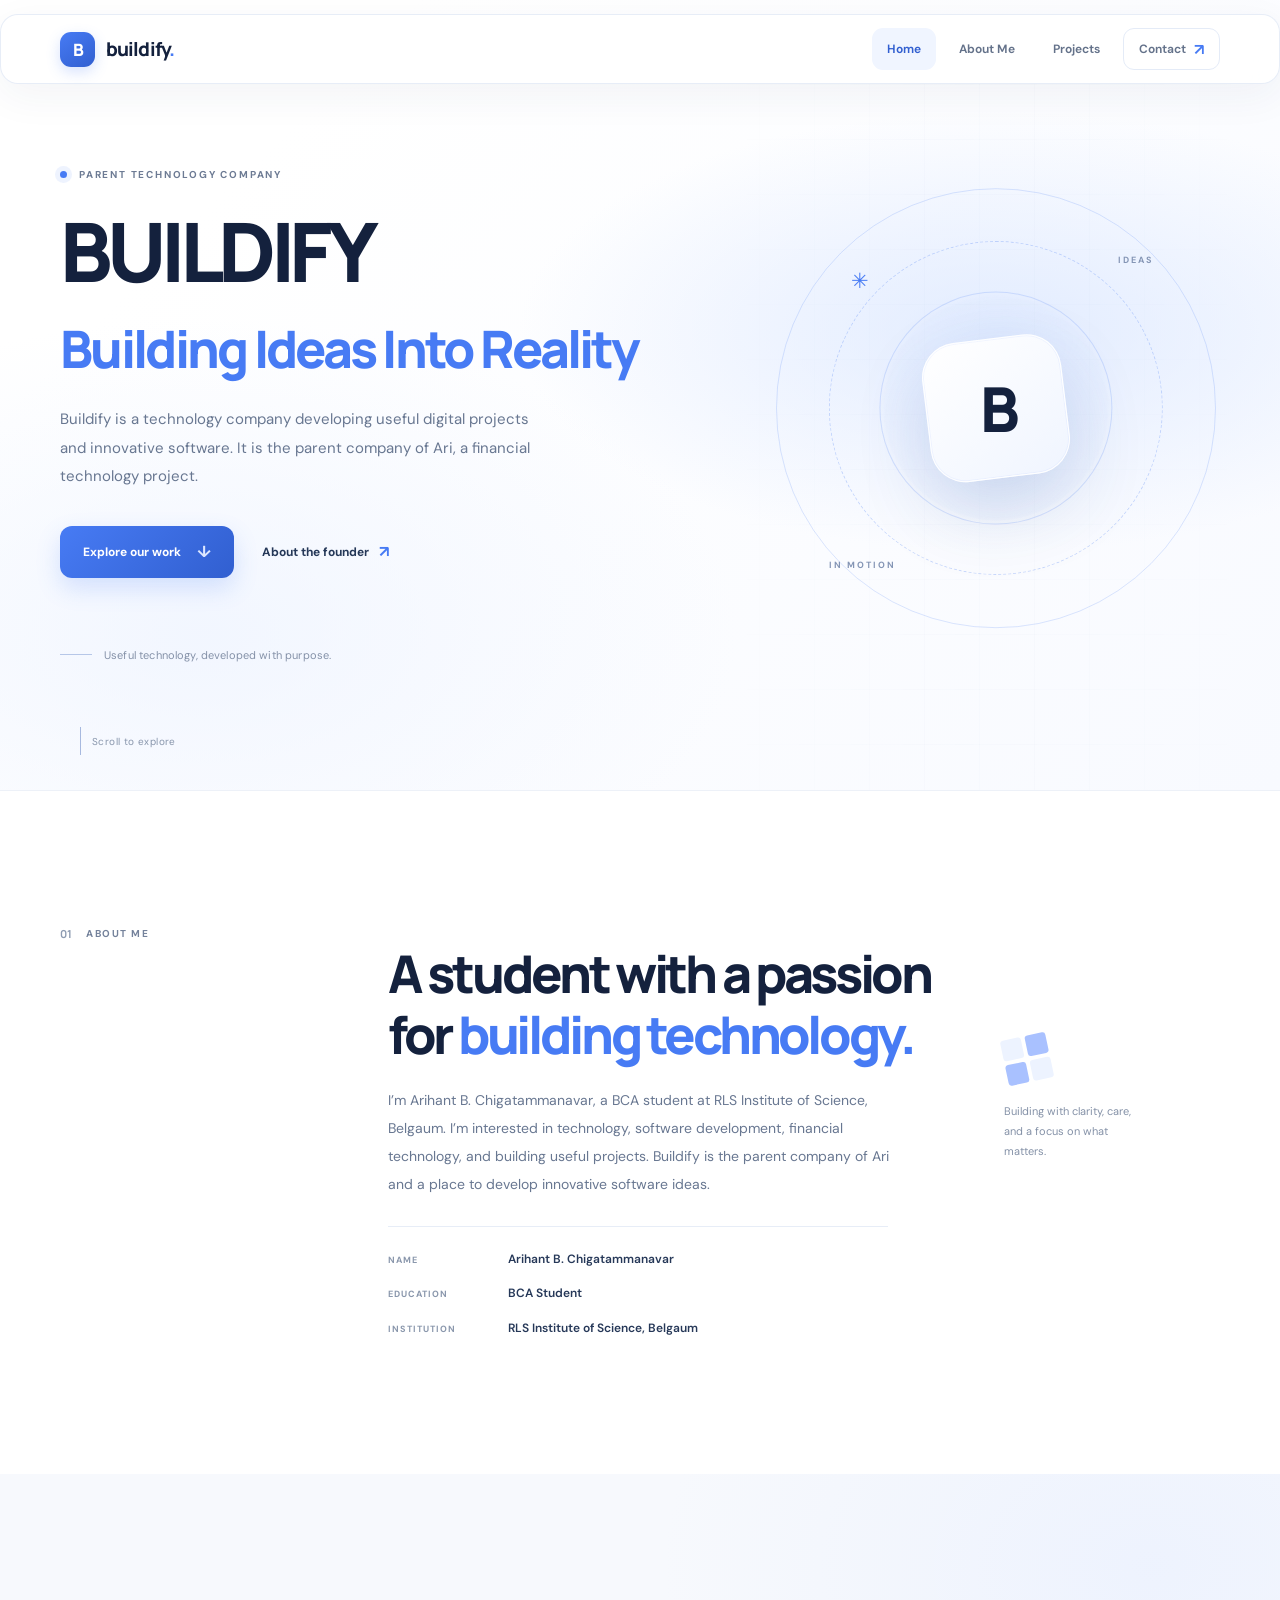
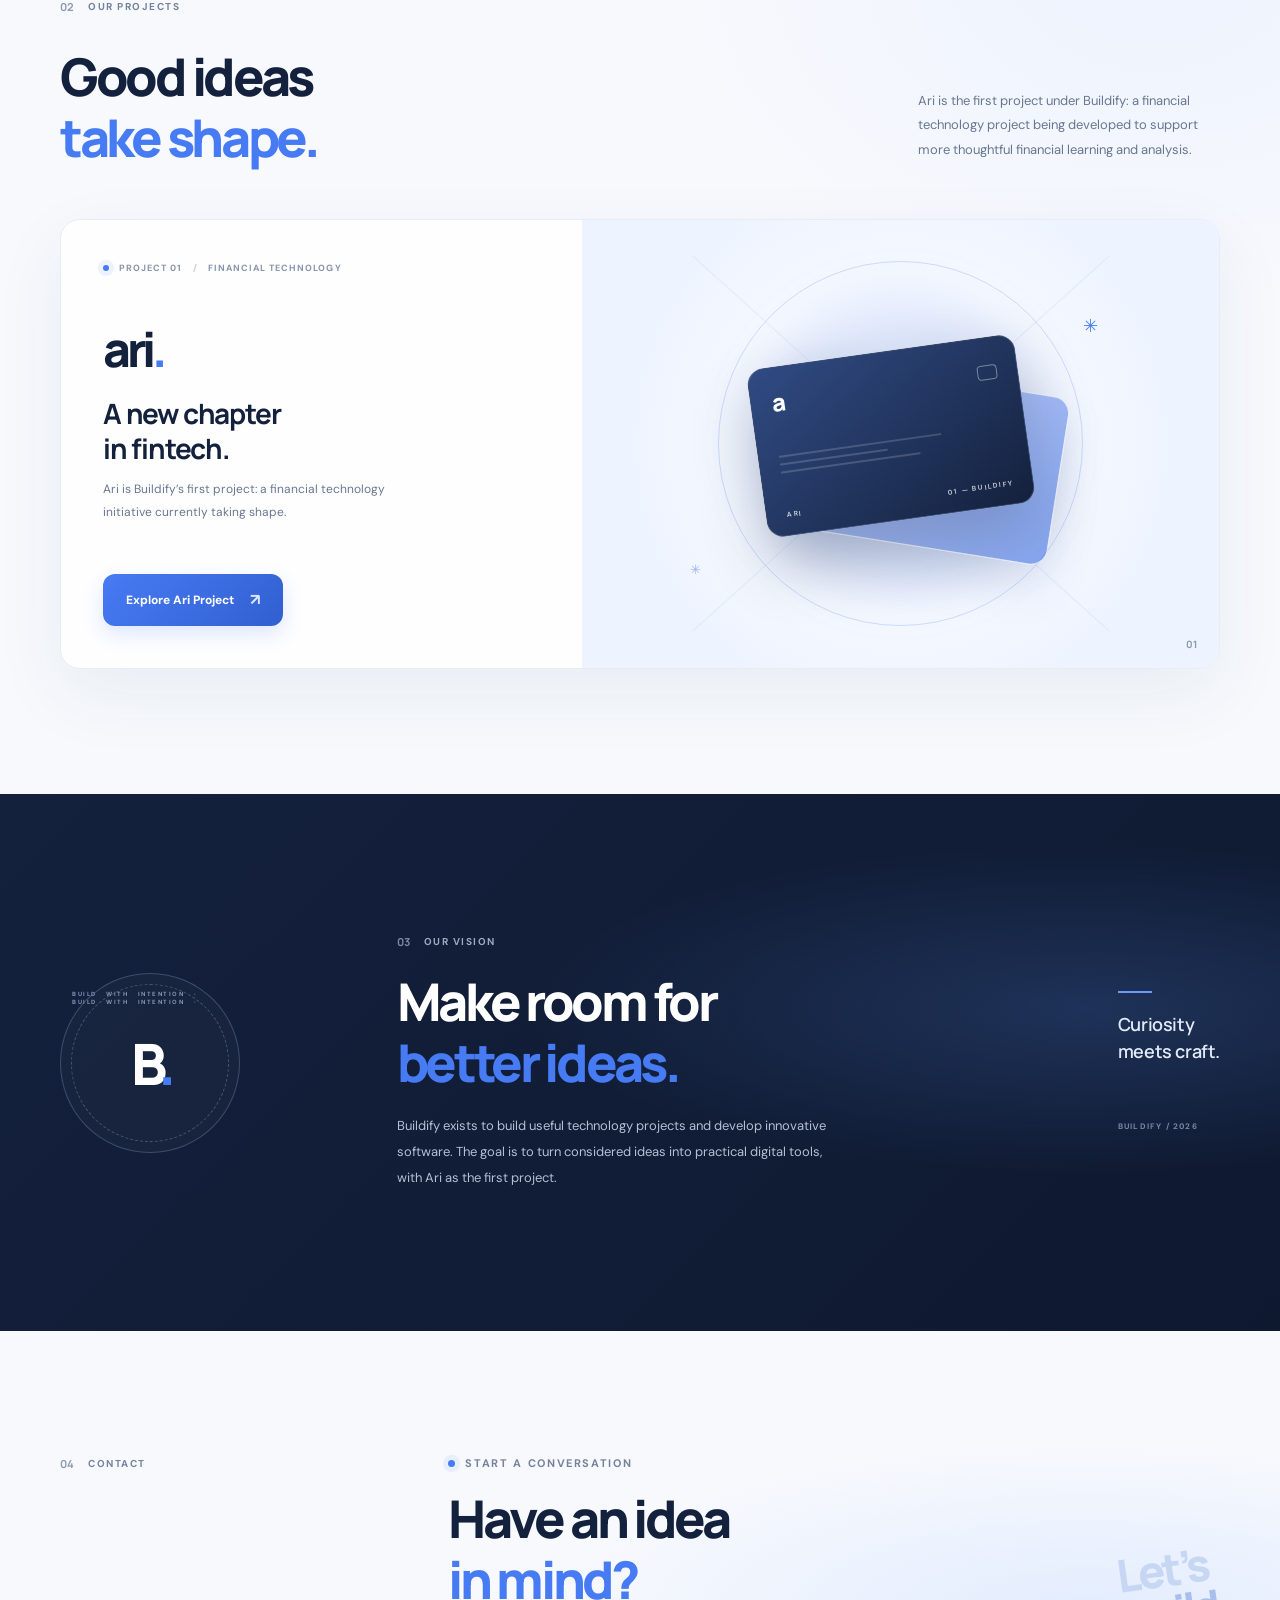
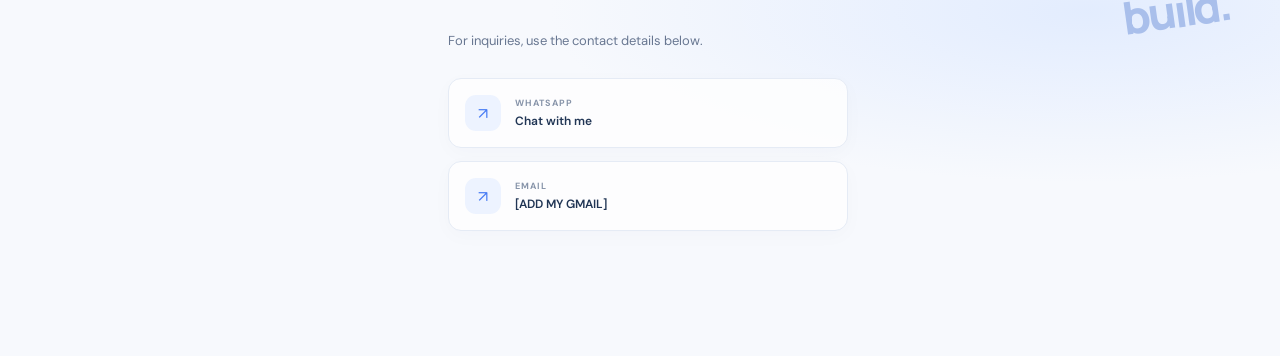
==== commit 5c47c4db: "Add WhatsApp contact link" ====
--- a/index.html
+++ b/index.html
@@ -146,42 +146,31 @@
       </div>
     </section>
 
-    <section class="contact section" id="contact">
-      <div class="container contact-inner">
-        <div class="section-kicker reveal">
-          <span class="section-number">04</span>
-          <span class="eyebrow">Contact</span>
+    
+<section class="contact section" id="contact">
+  <div class="container contact-inner">
+    <div class="section-kicker reveal">
+      <span class="section-number">04</span>
+      <span class="eyebrow">Contact</span>
+    </div>
+    <div class="contact-content reveal">
+      <p class="eyebrow"><span class="eyebrow-dot"></span> Start a conversation</p>
+      <h2>Have an idea<br><span>in mind?</span></h2>
+      <p class="contact-copy">For inquiries, use the contact details below.</p>
+      <div class="contact-details">
+        <a class="contact-detail" href="https://wa.me/918431823778" target="_blank" rel="noopener noreferrer">
+          <span class="contact-icon" aria-hidden="true">↗</span>
+          <span><small>WhatsApp</small><strong>Chat with me</strong></span>
+        </a>
+        <div class="contact-detail">
+          <span class="contact-icon" aria-hidden="true">↗</span>
+          <span><small>Email</small><strong>[ADD MY GMAIL]</strong></span>
         </div>
-        <div class="contact-content reveal">
-          <p class="eyebrow"><span class="eyebrow-dot"></span> Start a conversation</p>
-          <h2>Have an idea<br><span>in mind?</span></h2>
-          <p class="contact-copy">For inquiries, use the contact details below. Replace each placeholder with your own details before publishing.</p>
-          <div class="contact-details">
-            <div class="contact-detail">
-              <span class="contact-icon" aria-hidden="true">↗</span>
-              <span><small>Phone</small><strong>[ADD MY PHONE NUMBER]</strong></span>
-            </div>
-            <div class="contact-detail">
-              <span class="contact-icon" aria-hidden="true">↗</span>
-              <span><small>Email</small><strong>[ADD MY GMAIL]</strong></span>
-            </div>
-          </div>
-        </div>
-        <div class="contact-decoration" aria-hidden="true"><span>Let’s</span><span>build<span>.</span></span></div>
       </div>
-    </section>
-  </main>
+    </div>
+    <div class="contact-decoration" aria-hidden="true"><span>Let’s</span><span>build<span>.</span></span></div>
+  </div>
+</section>
 
-  <footer class="site-footer">
-    <div class="container footer-inner">
-      <a class="brand footer-brand" href="#home" aria-label="Buildify home">
-        <span class="brand-mark" aria-hidden="true">B</span>
-        <span>buildify<span class="brand-period">.</span></span>
-      </a>
-      <p>Building Ideas Into Reality.</p>
-      <a class="back-top" href="#home">Back to top <span aria-hidden="true">↑</span></a>
-      <span class="footer-copyright">© <span id="current-year">2026</span> Buildify</span>
-    </div>
-  </footer>
 </body>
 </html>
--- a/style.css
+++ b/style.css
@@ -2308,3 +2308,1322 @@
     grid-row: 2;
   }
 }
+
+/* ==========================================
+   BUILDIFY — PREMIUM WHITE GLASS REDESIGN
+   Keep your original CSS above this section.
+   ========================================== */
+
+:root {
+  --navy: #14213d;
+  --navy-soft: #263858;
+  --blue: #477bf4;
+  --blue-dark: #315fd0;
+  --blue-pale: #edf3ff;
+  --ink-muted: #66758e;
+  --line: #e7edf7;
+  --paper: #ffffff;
+  --surface: #f7f9fd;
+}
+
+/* ---------- GLOBAL ---------- */
+
+html {
+  scroll-behavior: smooth;
+  scroll-padding-top: 100px;
+}
+
+body {
+  background: #ffffff;
+  color: var(--navy);
+  font-family: "DM Sans", Arial, sans-serif;
+}
+
+::selection {
+  color: #14213d;
+  background: #dce8ff;
+}
+
+.container {
+  width: min(1160px, calc(100% - 64px));
+}
+
+h1,
+h2,
+h3 {
+  font-family: "Manrope", "DM Sans", sans-serif;
+}
+
+a {
+  transition:
+    color 220ms ease,
+    background 220ms ease,
+    border-color 220ms ease;
+}
+
+button,
+a {
+  -webkit-tap-highlight-color: transparent;
+}
+
+button:focus-visible,
+a:focus-visible {
+  outline: 3px solid rgba(71, 123, 244, 0.5);
+  outline-offset: 4px;
+}
+
+/* ---------- PREMIUM NAVIGATION ---------- */
+
+.site-header {
+  position: fixed;
+  inset: 14px 0 auto;
+  z-index: 100;
+  height: 70px;
+  border: 1px solid rgba(225, 233, 246, 0.8);
+  border-radius: 18px;
+  background: rgba(255, 255, 255, 0.82);
+  box-shadow: 0 12px 40px rgba(28, 49, 87, 0.055);
+  backdrop-filter: blur(22px);
+  -webkit-backdrop-filter: blur(22px);
+}
+
+.header-inner {
+  width: min(1160px, calc(100% - 40px));
+  margin: 0 auto;
+}
+
+.brand {
+  gap: 11px;
+  font-size: 19px;
+  font-weight: 800;
+  letter-spacing: -0.9px;
+}
+
+.brand-mark {
+  width: 35px;
+  height: 35px;
+  border-radius: 11px;
+  background: linear-gradient(145deg, #477bf4, #315fd0);
+  box-shadow: 0 5px 14px rgba(71, 123, 244, 0.22);
+  color: white;
+}
+
+.navigation {
+  gap: 8px;
+}
+
+.nav-link {
+  height: 42px;
+  padding: 0 15px;
+  border-radius: 11px;
+  color: #64728a;
+  font-size: 12px;
+  font-weight: 650;
+}
+
+.nav-link:hover,
+.nav-link.active {
+  background: #f0f5ff;
+  color: var(--blue-dark);
+}
+
+.nav-link.active::after {
+  display: none;
+}
+
+.nav-contact {
+  border: 1px solid #e4ebf7;
+  background: white;
+}
+
+.nav-contact:hover {
+  border-color: #c4d5ff;
+  background: #f5f8ff;
+}
+
+/* ---------- HERO ---------- */
+
+.hero {
+  min-height: 790px;
+  padding: 165px 0 115px;
+  background:
+    radial-gradient(
+      ellipse at 78% 42%,
+      rgba(214, 228, 255, 0.68),
+      transparent 34%
+    ),
+    radial-gradient(
+      ellipse at 16% 80%,
+      rgba(237, 243, 255, 0.7),
+      transparent 35%
+    ),
+    linear-gradient(135deg, #ffffff 20%, #f8faff 100%);
+}
+
+.hero-grid {
+  opacity: 0.35;
+  background-size: 55px 55px;
+  mask-image: linear-gradient(
+    to right,
+    transparent,
+    #000 45%,
+    transparent
+  );
+}
+
+.hero-content {
+  padding-bottom: 10px;
+}
+
+.hero .eyebrow {
+  gap: 12px;
+  margin-bottom: 28px;
+  color: #6d7b94;
+  font-size: 10px;
+  letter-spacing: 1.8px;
+}
+
+.eyebrow-dot,
+.project-dot {
+  background: var(--blue);
+  box-shadow: 0 0 0 5px rgba(71, 123, 244, 0.09);
+}
+
+.hero h1 {
+  max-width: 780px;
+  margin-bottom: 25px;
+  font-size: clamp(52px, 6.5vw, 82px);
+  font-weight: 800;
+  letter-spacing: -5.5px;
+  line-height: 1.04;
+}
+
+.hero h1 span {
+  color: var(--blue);
+}
+
+.hero-copy {
+  max-width: 490px;
+  margin-bottom: 35px;
+  color: #687791;
+  font-size: 15px;
+  line-height: 1.9;
+}
+
+/* ---------- BUTTONS ---------- */
+
+.button {
+  min-height: 52px;
+  gap: 16px;
+  padding: 0 23px;
+  border-radius: 12px;
+  font-size: 12px;
+  font-weight: 750;
+}
+
+.button-primary {
+  background: linear-gradient(135deg, #477bf4, #315fd0);
+  box-shadow: 0 10px 25px rgba(71, 123, 244, 0.2);
+  color: white;
+}
+
+.button-primary:hover {
+  background: linear-gradient(135deg, #386fe9, #284fb7);
+  box-shadow: 0 14px 30px rgba(71, 123, 244, 0.27);
+}
+
+.button-primary span {
+  color: #dce7ff;
+}
+
+.text-link {
+  color: #253858;
+}
+
+.text-link:hover {
+  color: var(--blue);
+}
+
+/* ---------- HERO ART ---------- */
+
+.hero-art {
+  width: min(38vw, 440px);
+}
+
+.art-orbit {
+  border-color: rgba(71, 123, 244, 0.19);
+}
+
+.orbit-two {
+  border-color: rgba(71, 123, 244, 0.28);
+}
+
+.orbit-three {
+  background: radial-gradient(
+    circle,
+    rgba(219, 231, 255, 0.82),
+    rgba(219, 231, 255, 0.16) 68%,
+    transparent 69%
+  );
+}
+
+.art-core {
+  width: 140px;
+  height: 140px;
+  border: 1px solid rgba(255, 255, 255, 0.9);
+  border-radius: 35px;
+  background: linear-gradient(145deg, #ffffff, #f0f5ff);
+  box-shadow:
+    0 30px 75px rgba(45, 80, 148, 0.16),
+    inset 0 0 0 1px rgba(71, 123, 244, 0.06);
+}
+
+.art-core span {
+  color: #14213d;
+}
+
+.art-label {
+  color: #8495b5;
+}
+
+.art-star {
+  color: var(--blue);
+}
+
+.hero-note {
+  color: #8491a8;
+}
+
+.note-rule {
+  background: #b6c7e8;
+}
+
+.scroll-cue {
+  color: #8795ab;
+}
+
+/* ---------- ABOUT ---------- */
+
+.intro {
+  padding: 135px 0;
+  border-top-color: #edf1f8;
+  background: #ffffff;
+}
+
+.section-number {
+  color: #8d9bb1;
+}
+
+.section-kicker .eyebrow {
+  color: #74829b;
+}
+
+.intro-copy h2,
+.heading-row h2,
+.vision-copy h2,
+.contact-content h2 {
+  font-weight: 800;
+  letter-spacing: -3.3px;
+}
+
+.intro-copy h2 span,
+.heading-row h2 span,
+.vision-copy h2 span,
+.contact-content h2 span {
+  color: var(--blue);
+}
+
+.intro-copy p {
+  color: #687791;
+  line-height: 2;
+}
+
+.intro-aside p {
+  color: #8491a7;
+}
+
+/* ---------- PROFILE DETAILS ---------- */
+
+.profile-facts {
+  gap: 15px;
+  padding-top: 23px;
+  border-top-color: #e7edf7;
+}
+
+.profile-facts div {
+  grid-template-columns: 105px 1fr;
+  gap: 15px;
+}
+
+.profile-facts span {
+  color: #8a97ac;
+  font-size: 9px;
+  letter-spacing: 1px;
+}
+
+.profile-facts strong {
+  color: #263858;
+  font-size: 12px;
+  line-height: 1.65;
+}
+
+/* ---------- PROJECT SECTION ---------- */
+
+.projects {
+  padding: 125px 0;
+  background:
+    radial-gradient(
+      ellipse at 90% 10%,
+      rgba(226, 235, 255, 0.45),
+      transparent 30%
+    ),
+    #f7f9fd;
+}
+
+.section-heading {
+  margin-bottom: 50px;
+}
+
+.heading-row {
+  margin-top: 15px;
+}
+
+.heading-row p {
+  color: #687791;
+  line-height: 1.9;
+}
+
+.project-card {
+  min-height: 450px;
+  border: 1px solid #e6edf7;
+  border-radius: 20px;
+  background: rgba(255, 255, 255, 0.92);
+  box-shadow: 0 25px 75px rgba(31, 54, 94, 0.065);
+  transition:
+    transform 300ms ease,
+    box-shadow 300ms ease;
+}
+
+.project-card:hover {
+  transform: translateY(-5px);
+  box-shadow: 0 32px 85px rgba(31, 54, 94, 0.1);
+}
+
+.project-info {
+  padding: 42px;
+}
+
+.project-label {
+  color: #8794a9;
+}
+
+.ari-wordmark {
+  color: #14213d;
+  font-size: 48px;
+  letter-spacing: -4.5px;
+}
+
+.ari-wordmark span {
+  color: var(--blue);
+}
+
+.project-info h3 {
+  font-size: 28px;
+  letter-spacing: -1.2px;
+}
+
+.project-info p {
+  color: #687791;
+  line-height: 1.9;
+}
+
+.project-link {
+  color: #203554;
+}
+
+.project-link span {
+  color: var(--blue);
+}
+
+.project-explore {
+  border-radius: 12px;
+  background: linear-gradient(135deg, #477bf4, #315fd0);
+  box-shadow: 0 8px 20px rgba(71, 123, 244, 0.18);
+}
+
+.project-explore:hover {
+  background: #315fd0;
+}
+
+/* ---------- PROJECT VISUAL ---------- */
+
+.project-visual {
+  background:
+    radial-gradient(
+      circle at 50% 50%,
+      #ffffff,
+      #edf3ff 75%
+    );
+}
+
+.project-visual::before,
+.project-visual::after {
+  background: rgba(91, 126, 198, 0.1);
+}
+
+.visual-glow {
+  background: rgba(133, 166, 241, 0.22);
+}
+
+.visual-card {
+  border-radius: 17px;
+}
+
+.card-back {
+  background: linear-gradient(135deg, #c4d5ff, #87a6f0);
+}
+
+.card-front {
+  border-color: rgba(255, 255, 255, 0.15);
+  border-radius: 17px;
+  background: linear-gradient(145deg, #304b83, #14213d);
+  box-shadow: 0 28px 65px rgba(16, 28, 54, 0.24);
+}
+
+.visual-orbit {
+  border-color: rgba(71, 123, 244, 0.23);
+}
+
+.project-index {
+  color: #8797b2;
+}
+
+/* ---------- VISION ---------- */
+
+.vision {
+  padding: 140px 0;
+  background:
+    radial-gradient(
+      ellipse at 85% 40%,
+      rgba(48, 78, 133, 0.45),
+      transparent 36%
+    ),
+    linear-gradient(135deg, #14213d, #0e1930);
+}
+
+.vision-stamp {
+  border-color: rgba(173, 194, 238, 0.25);
+  background: rgba(255, 255, 255, 0.025);
+}
+
+.stamp-ring {
+  border-color: rgba(173, 194, 238, 0.3);
+}
+
+.stamp-center {
+  color: white;
+}
+
+.vision-copy h2 {
+  color: white;
+}
+
+.vision-copy p {
+  color: #b2bfd4;
+  line-height: 2;
+}
+
+.aside-line {
+  background: #6f98ff;
+}
+
+.vision-aside p {
+  color: #e3eaf7;
+}
+
+/* ---------- CONTACT ---------- */
+
+.contact {
+  padding: 125px 0;
+  background:
+    radial-gradient(
+      ellipse at 85% 45%,
+      rgba(218, 231, 255, 0.7),
+      transparent 35%
+    ),
+    #f7f9fd;
+}
+
+.contact-copy {
+  color: #687791;
+  line-height: 1.95;
+}
+
+.contact-decoration {
+  color: #c7d6f3;
+}
+
+.contact-decoration span:last-child {
+  color: #a9bfeb;
+}
+
+/* ---------- CONTACT DETAILS ---------- */
+
+.contact-details {
+  gap: 13px;
+}
+
+.contact-detail {
+  min-height: 70px;
+  padding: 12px 16px;
+  border: 1px solid #e5ebf5;
+  border-radius: 13px;
+  background: rgba(255, 255, 255, 0.78);
+  box-shadow: 0 5px 20px rgba(31, 54, 94, 0.025);
+}
+
+.contact-detail:hover {
+  border-color: #c4d5ff;
+  background: #ffffff;
+  box-shadow: 0 10px 25px rgba(31, 54, 94, 0.055);
+}
+
+.contact-icon {
+  width: 36px;
+  height: 36px;
+  border-radius: 11px;
+  background: #edf3ff;
+  color: #477bf4;
+}
+
+.contact-detail small {
+  color: #8794a9;
+}
+
+.contact-detail strong {
+  color: #203554;
+  overflow-wrap: anywhere;
+}
+
+/* ---------- FOOTER ---------- */
+
+.site-footer {
+  border-top-color: #e7edf6;
+  background: #ffffff;
+}
+
+.footer-inner {
+  min-height: 95px;
+}
+
+.footer-inner p,
+.footer-copyright {
+  color: #8794a9;
+}
+
+.back-top {
+  color: #203554;
+}
+
+.back-top span {
+  color: var(--blue);
+}
+
+/* ---------- SCROLL REVEAL ---------- */
+
+.reveal {
+  transition:
+    opacity 700ms ease,
+    transform 700ms cubic-bezier(0.2, 0.7, 0.2, 1);
+}
+
+.reveal.is-visible {
+  opacity: 1;
+  transform: translateY(0);
+}
+
+/* ==========================================
+   ARI PROJECT PAGE
+   ========================================== */
+
+/* ---------- ARI HERO ---------- */
+
+.ari-hero {
+  padding: 145px 0 80px;
+  background:
+    radial-gradient(
+      ellipse at 80% 42%,
+      rgba(214, 228, 255, 0.7),
+      transparent 35%
+    ),
+    linear-gradient(135deg, #ffffff, #f7faff);
+}
+
+.ari-hero-pattern {
+  opacity: 0.4;
+}
+
+.back-link {
+  color: #687791;
+}
+
+.back-link:hover {
+  color: var(--blue);
+}
+
+.ari-hero-copy > .eyebrow {
+  color: #74829b;
+}
+
+.ari-hero h1 {
+  font-weight: 800;
+  letter-spacing: -7px;
+}
+
+.ari-hero-name {
+  color: #14213d;
+}
+
+.ari-hero-description {
+  color: #687791;
+  line-height: 1.95;
+}
+
+.ari-meta {
+  border-top-color: #e7edf7;
+}
+
+.ari-meta small {
+  color: #8794a9;
+}
+
+.ari-meta strong {
+  color: #263858;
+}
+
+.ari-art-ring {
+  border-color: rgba(71, 123, 244, 0.2);
+}
+
+.ari-art-panel {
+  border: 1px solid rgba(255, 255, 255, 0.88);
+  border-radius: 20px;
+  background: linear-gradient(145deg, #ffffff, #f5f8ff);
+  box-shadow:
+    0 35px 85px rgba(37, 61, 113, 0.15),
+    0 4px 15px rgba(37, 61, 113, 0.045);
+}
+
+.panel-chart {
+  border-radius: 9px;
+}
+
+.panel-footer {
+  border-top-color: #e8edf6;
+}
+
+/* ---------- STATUS ---------- */
+
+.ari-status {
+  padding-bottom: 40px;
+}
+
+.status-card {
+  border: 1px solid #e4ebf6;
+  border-radius: 15px;
+  background: rgba(248, 251, 255, 0.9);
+  box-shadow: 0 10px 30px rgba(31, 54, 94, 0.035);
+}
+
+.status-icon {
+  border-radius: 11px;
+  background: #eaf1ff;
+  color: #477bf4;
+}
+
+.status-card strong {
+  color: #203554;
+}
+
+.status-card p {
+  color: #687791;
+}
+
+.status-tag {
+  border-radius: 7px;
+  background: #eaf1ff;
+  color: #5879bd;
+}
+
+/* ---------- ARI INTRO ---------- */
+
+.ari-intro {
+  padding: 115px 0;
+  background: #ffffff;
+}
+
+.ari-intro-copy h2,
+.ari-heading-row h2,
+.roadmap-intro h2 {
+  font-weight: 800;
+  letter-spacing: -3.5px;
+}
+
+.ari-intro-copy p {
+  color: #687791;
+  line-height: 2;
+}
+
+/* ---------- FEATURES ---------- */
+
+.ari-capabilities {
+  padding: 120px 0;
+  background: #f7f9fd;
+}
+
+.ari-heading-row > p {
+  color: #687791;
+  line-height: 1.9;
+}
+
+.feature-grid {
+  gap: 17px;
+}
+
+.feature-card {
+  min-height: 275px;
+  padding: 25px;
+  border: 1px solid #e5ebf5;
+  border-radius: 17px;
+  background: rgba(255, 255, 255, 0.92);
+  box-shadow: 0 8px 25px rgba(31, 54, 94, 0.025);
+}
+
+.feature-card:hover {
+  transform: translateY(-5px);
+  border-color: #d6e2f8;
+  box-shadow: 0 20px 45px rgba(31, 54, 94, 0.075);
+}
+
+.feature-icon {
+  width: 42px;
+  height: 42px;
+  border-radius: 12px;
+  background: #edf3ff;
+  color: #477bf4;
+}
+
+.feature-status {
+  border-radius: 6px;
+  background: #f0f4fb;
+}
+
+.feature-card h3 {
+  color: #203554;
+  font-size: 18px;
+}
+
+.feature-card p,
+.feature-card li {
+  color: #687791;
+  line-height: 1.85;
+}
+
+.feature-card li::marker {
+  color: #477bf4;
+}
+
+/* ---------- AI ASSISTANT ---------- */
+
+.ari-assistant {
+  padding: 110px 0;
+  background: #ffffff;
+}
+
+.assistant-card {
+  border-radius: 22px;
+  background:
+    radial-gradient(
+      ellipse at 10% 10%,
+      rgba(58, 88, 151, 0.55),
+      transparent 45%
+    ),
+    linear-gradient(135deg, #172746, #0e1930);
+  box-shadow: 0 25px 70px rgba(16, 28, 54, 0.12);
+}
+
+.assistant-visual {
+  background: radial-gradient(circle at center, #2b477f, #101c36 72%);
+}
+
+.assistant-orbit {
+  border-color: rgba(159, 184, 238, 0.25);
+}
+
+.assistant-symbol {
+  color: #b0c7ff;
+}
+
+.assistant-copy .eyebrow {
+  color: #b2bfd4;
+}
+
+.assistant-copy h2 {
+  color: #ffffff;
+  font-weight: 800;
+}
+
+.assistant-copy > p {
+  color: #b8c4d8;
+  line-height: 1.95;
+}
+
+.assistant-note {
+  color: #91a3c3;
+}
+
+/* ---------- ROADMAP ---------- */
+
+.ari-roadmap {
+  padding: 120px 0;
+  background: #f7f9fd;
+}
+
+.roadmap-intro > p {
+  color: #687791;
+  line-height: 1.95;
+}
+
+.roadmap-list {
+  border-top-color: #e1e8f3;
+}
+
+.roadmap-item {
+  border-bottom-color: #e1e8f3;
+}
+
+.roadmap-number {
+  color: #8795ad;
+}
+
+.roadmap-item h3 {
+  color: #203554;
+}
+
+.roadmap-item p {
+  color: #687791;
+  line-height: 1.9;
+}
+
+.roadmap-tag {
+  border-radius: 6px;
+  background: #eaf1ff;
+  color: #5879bd;
+}
+
+/* ---------- ARI PRINCIPLE ---------- */
+
+.ari-principle {
+  padding: 42px 0;
+  background:
+    radial-gradient(
+      ellipse at 85% 50%,
+      rgba(48, 78, 133, 0.42),
+      transparent 35%
+    ),
+    linear-gradient(135deg, #14213d, #0e1930);
+}
+
+.principle-mark {
+  color: white;
+}
+
+.principle-copy {
+  color: #c0cadd;
+  line-height: 1.85;
+}
+
+.button-light {
+  border-radius: 11px;
+  background: rgba(255, 255, 255, 0.045);
+}
+
+.button-light:hover {
+  border-color: rgba(255, 255, 255, 0.45);
+  background: rgba(255, 255, 255, 0.1);
+}
+
+/* ---------- MOBILE RESPONSIVE ---------- */
+
+@media (max-width: 900px) {
+  .site-header {
+    inset: 10px 0 auto;
+    height: 66px;
+  }
+
+  .hero {
+    min-height: 720px;
+  }
+
+  .hero-art {
+    opacity: 0.7;
+  }
+
+  .project-card {
+    border-radius: 18px;
+  }
+
+  .feature-card {
+    min-height: 250px;
+  }
+}
+
+@media (max-width: 620px) {
+  html {
+    scroll-padding-top: 85px;
+  }
+
+  .container {
+    width: min(100% - 36px, 460px);
+  }
+
+  .site-header {
+    inset: 8px 0 auto;
+    height: 60px;
+    border-radius: 15px;
+  }
+
+  .header-inner {
+    width: calc(100% - 24px);
+  }
+
+  .brand {
+    font-size: 16px;
+  }
+
+  .brand-mark {
+    width: 32px;
+    height: 32px;
+    border-radius: 10px;
+  }
+
+  .menu-toggle {
+    width: 40px;
+    height: 40px;
+    border: 1px solid #e5ebf5;
+    border-radius: 11px;
+    background: rgba(255, 255, 255, 0.95);
+  }
+
+  .navigation {
+    top: 59px;
+    padding: 10px 18px 16px;
+    border: 1px solid #e6edf7;
+    border-top: 0;
+    border-radius: 0 0 16px 16px;
+    background: rgba(255, 255, 255, 0.97);
+    box-shadow: 0 20px 35px rgba(16, 28, 54, 0.08);
+    backdrop-filter: blur(20px);
+  }
+
+  .nav-link {
+    min-height: 48px;
+    padding: 0 12px;
+    border-radius: 9px;
+  }
+
+  .nav-link.active {
+    background: #f0f5ff;
+  }
+
+  .nav-link.active::after {
+    display: none;
+  }
+
+  .hero {
+    min-height: 760px;
+    padding: 140px 0 90px;
+  }
+
+  .hero h1 {
+    font-size: clamp(42px, 11vw, 58px);
+    letter-spacing: -3.5px;
+    line-height: 1.07;
+  }
+
+  .hero-copy {
+    font-size: 13px;
+    line-height: 1.9;
+  }
+
+  .hero-actions {
+    gap: 17px;
+  }
+
+  .button {
+    min-height: 49px;
+    border-radius: 11px;
+  }
+
+  .hero-note {
+    margin-top: 30px;
+  }
+
+  .hero-art {
+    right: -15px;
+    bottom: 10px;
+    width: 210px;
+    opacity: 0.48;
+  }
+
+  .art-core {
+    width: 90px;
+    height: 90px;
+    border-radius: 24px;
+  }
+
+  .art-core span {
+    font-size: 48px;
+  }
+
+  .scroll-cue {
+    bottom: 22px;
+    left: 18px;
+  }
+
+  .intro,
+  .projects,
+  .vision,
+  .contact {
+    padding: 85px 0;
+  }
+
+  .intro-copy h2,
+  .heading-row h2,
+  .vision-copy h2,
+  .contact-content h2 {
+    font-size: 37px;
+    letter-spacing: -2.7px;
+  }
+
+  .intro-copy p,
+  .contact-copy {
+    font-size: 12px;
+    line-height: 1.95;
+  }
+
+  .profile-facts {
+    gap: 14px;
+  }
+
+  .profile-facts div {
+    grid-template-columns: 85px 1fr;
+    gap: 10px;
+  }
+
+  .profile-facts strong {
+    font-size: 11px;
+    line-height: 1.6;
+  }
+
+  .projects {
+    padding: 85px 0;
+  }
+
+  .heading-row {
+    margin-top: 20px;
+  }
+
+  .heading-row p {
+    margin-top: 15px;
+    font-size: 12px;
+  }
+
+  .project-card {
+    border-radius: 17px;
+  }
+
+  .project-info {
+    min-height: 350px;
+    padding: 25px;
+  }
+
+  .ari-wordmark {
+    font-size: 43px;
+  }
+
+  .project-info h3 {
+    font-size: 24px;
+  }
+
+  .project-visual {
+    min-height: 290px;
+  }
+
+  .visual-card {
+    width: 225px;
+    height: 145px;
+    border-radius: 14px;
+  }
+
+  .visual-orbit {
+    width: 285px;
+    height: 285px;
+  }
+
+  .vision {
+    padding: 85px 0;
+  }
+
+  .vision-layout {
+    gap: 30px;
+  }
+
+  .vision-stamp {
+    width: 120px;
+    height: 120px;
+  }
+
+  .stamp-center {
+    font-size: 42px;
+  }
+
+  .contact {
+    padding: 85px 0;
+  }
+
+  .contact-details {
+    gap: 11px;
+  }
+
+  .contact-detail {
+    min-height: 65px;
+    padding: 11px 13px;
+    border-radius: 12px;
+  }
+
+  .footer-inner {
+    min-height: 100px;
+    padding: 18px 0;
+  }
+
+  /* Ari mobile */
+
+  .ari-hero {
+    padding: 115px 0 55px;
+  }
+
+  .ari-hero-layout {
+    gap: 15px;
+  }
+
+  .back-link {
+    margin-bottom: 30px;
+  }
+
+  .ari-hero h1 {
+    font-size: 66px;
+    letter-spacing: -5px;
+  }
+
+  .ari-hero-description {
+    font-size: 12px;
+    line-height: 1.9;
+  }
+
+  .ari-meta {
+    margin-top: 30px;
+  }
+
+  .ari-hero-art {
+    min-height: 275px;
+  }
+
+  .ring-outer {
+    width: 265px;
+    height: 265px;
+  }
+
+  .ring-inner {
+    width: 210px;
+    height: 210px;
+  }
+
+  .ari-art-panel {
+    width: min(330px, 95%);
+    border-radius: 16px;
+  }
+
+  .status-card {
+    border-radius: 13px;
+  }
+
+  .ari-intro,
+  .ari-capabilities,
+  .ari-assistant,
+  .ari-roadmap {
+    padding: 80px 0;
+  }
+
+  .ari-intro-copy h2,
+  .ari-heading-row h2,
+  .roadmap-intro h2 {
+    font-size: 36px;
+    letter-spacing: -2.5px;
+  }
+
+  .ari-intro-copy p {
+    font-size: 12px;
+    line-height: 1.95;
+  }
+
+  .feature-grid {
+    gap: 12px;
+  }
+
+  .feature-card {
+    min-height: auto;
+    padding: 20px;
+    border-radius: 15px;
+  }
+
+  .assistant-card {
+    border-radius: 18px;
+  }
+
+  .assistant-visual {
+    min-height: 210px;
+  }
+
+  .assistant-copy {
+    padding: 26px 22px 30px;
+  }
+
+  .roadmap-item {
+    padding: 20px 0;
+  }
+
+  .ari-principle {
+    padding: 35px 0;
+  }
+
+  .principle-mark {
+    font-size: 32px;
+  }
+}
+
+/* ---------- ACCESSIBILITY ---------- */
+
+@media (prefers-reduced-motion: reduce) {
+  *,
+  *::before,
+  *::after {
+    animation-duration: 0.01ms !important;
+    animation-iteration-count: 1 !important;
+    transition-duration: 0.01ms !important;
+  }
+
+  html {
+    scroll-behavior: auto;
+  }
+}
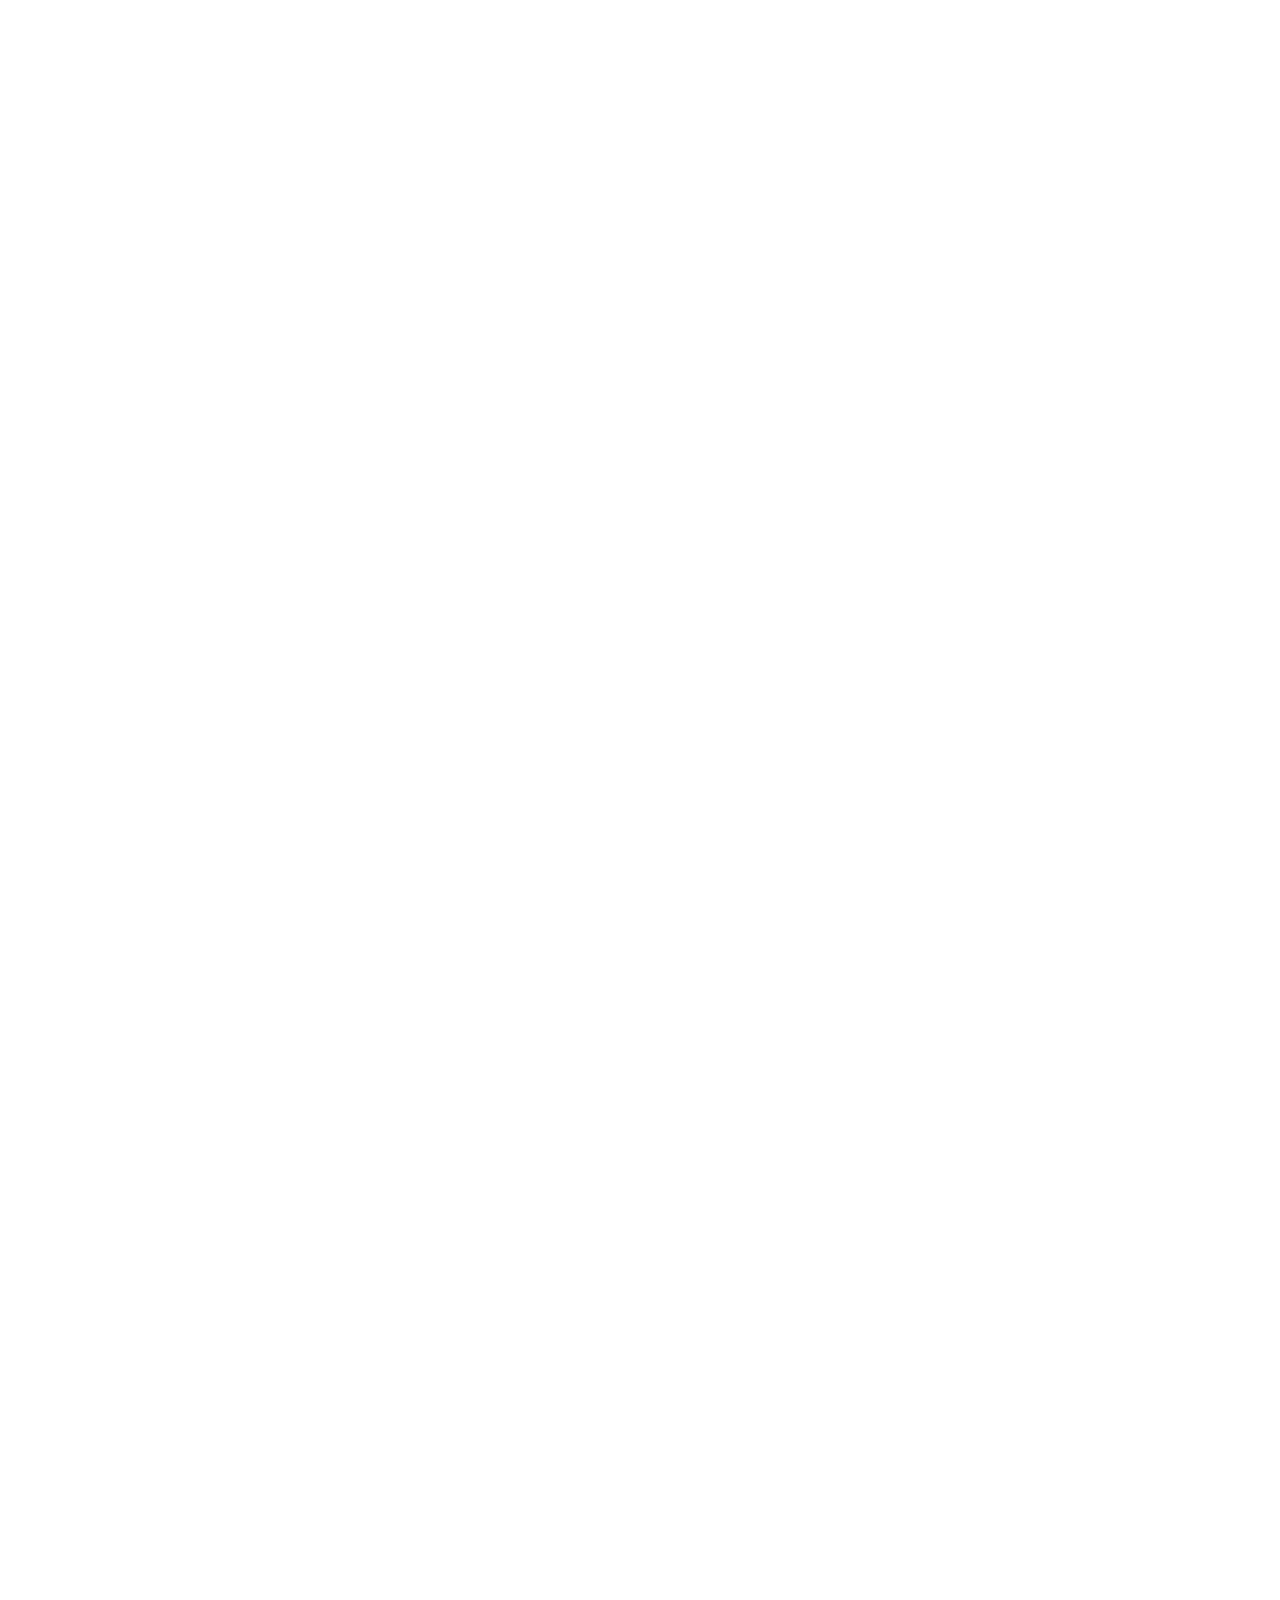
==== commit ec03d83a: "Add website login protection" ====
--- a/index.html
+++ b/index.html
@@ -11,6 +11,27 @@
   <link href="https://fonts.googleapis.com/css2?family=DM+Sans:wght@400;500;600;700&family=Manrope:wght@400;500;600;700;800&display=swap" rel="stylesheet">
   <link rel="stylesheet" href="style.css">
   <script src="script.js" defer></script>
+  <style>
+  body {
+    visibility: hidden;
+  }
+</style>
+
+<script type="module">
+  import { auth } from "./firebase.js";
+
+  import {
+    onAuthStateChanged
+  } from "https://www.gstatic.com/firebasejs/12.6.0/firebase-auth.js";
+
+  onAuthStateChanged(auth, (user) => {
+    if (user) {
+      document.body.style.visibility = "visible";
+    } else {
+      window.location.replace("Login.html");
+    }
+  });
+</script>
 </head>
 <body>
   <header class="site-header">
